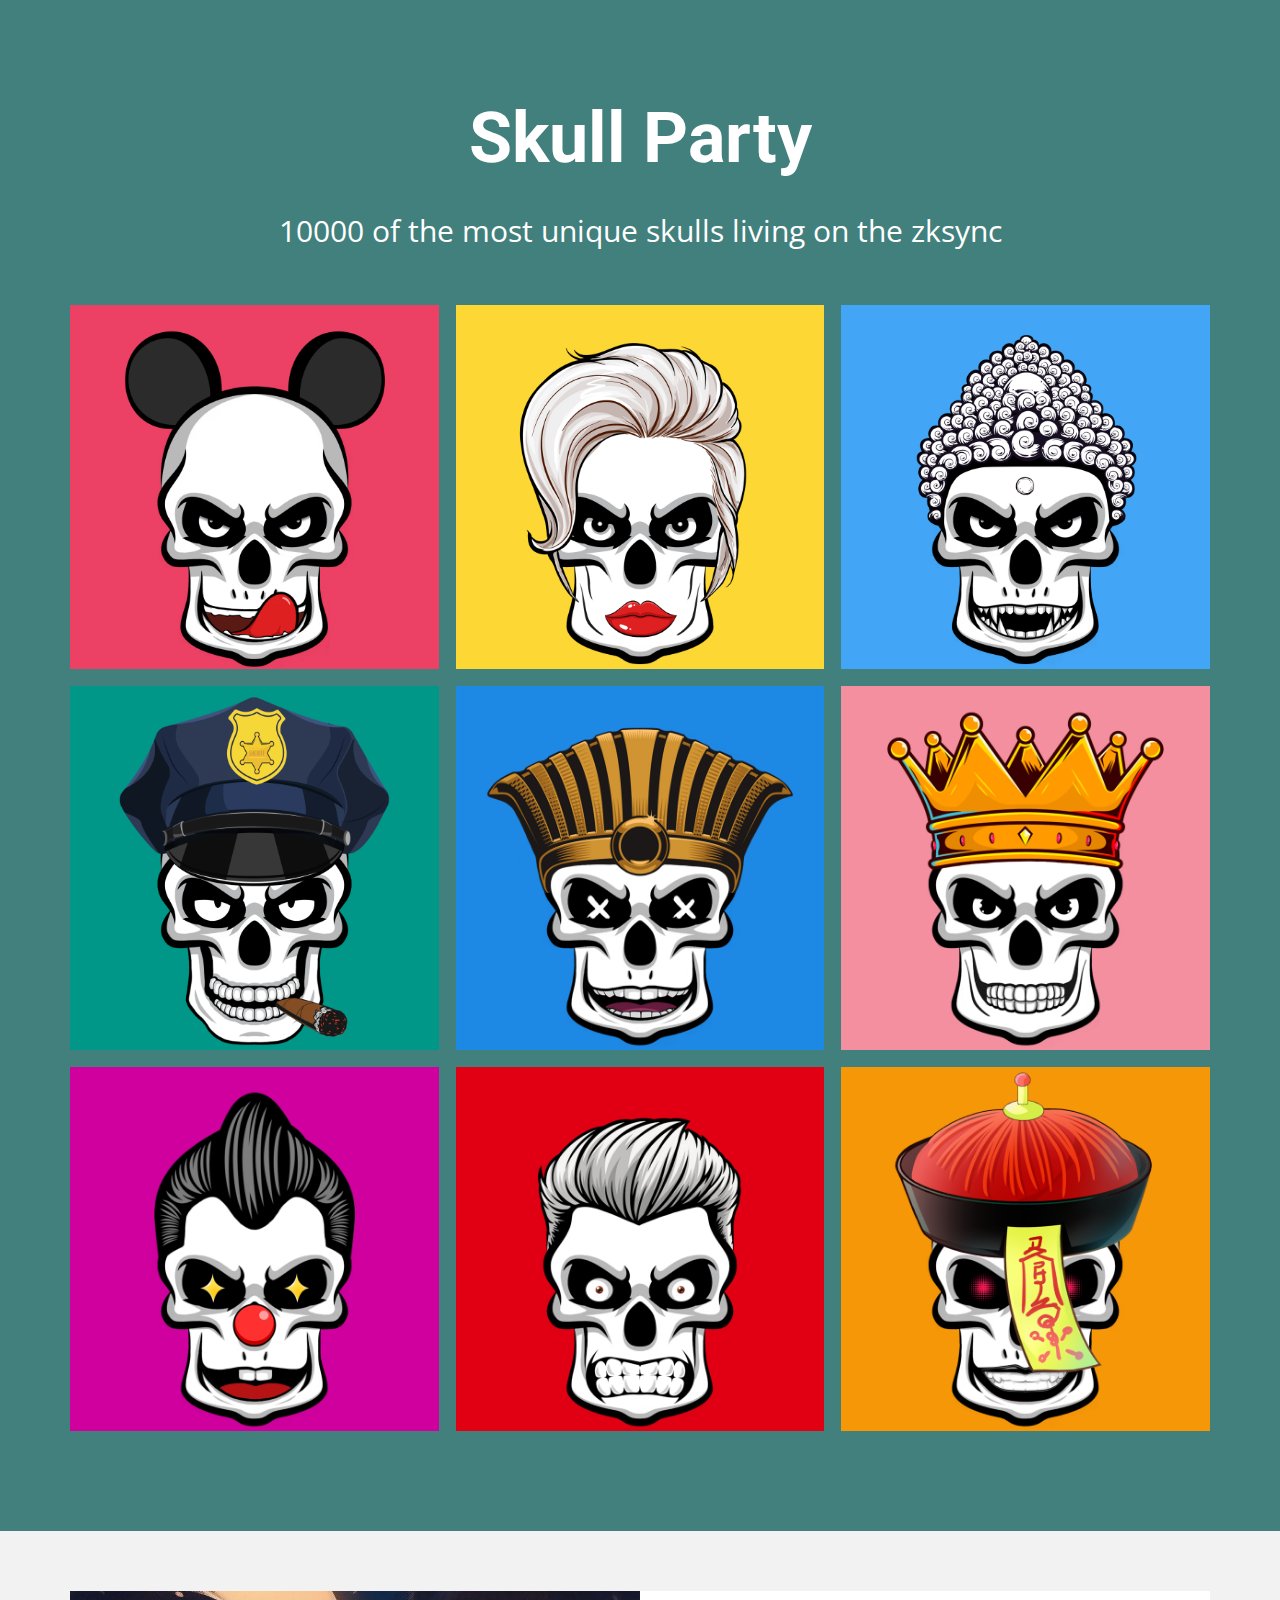
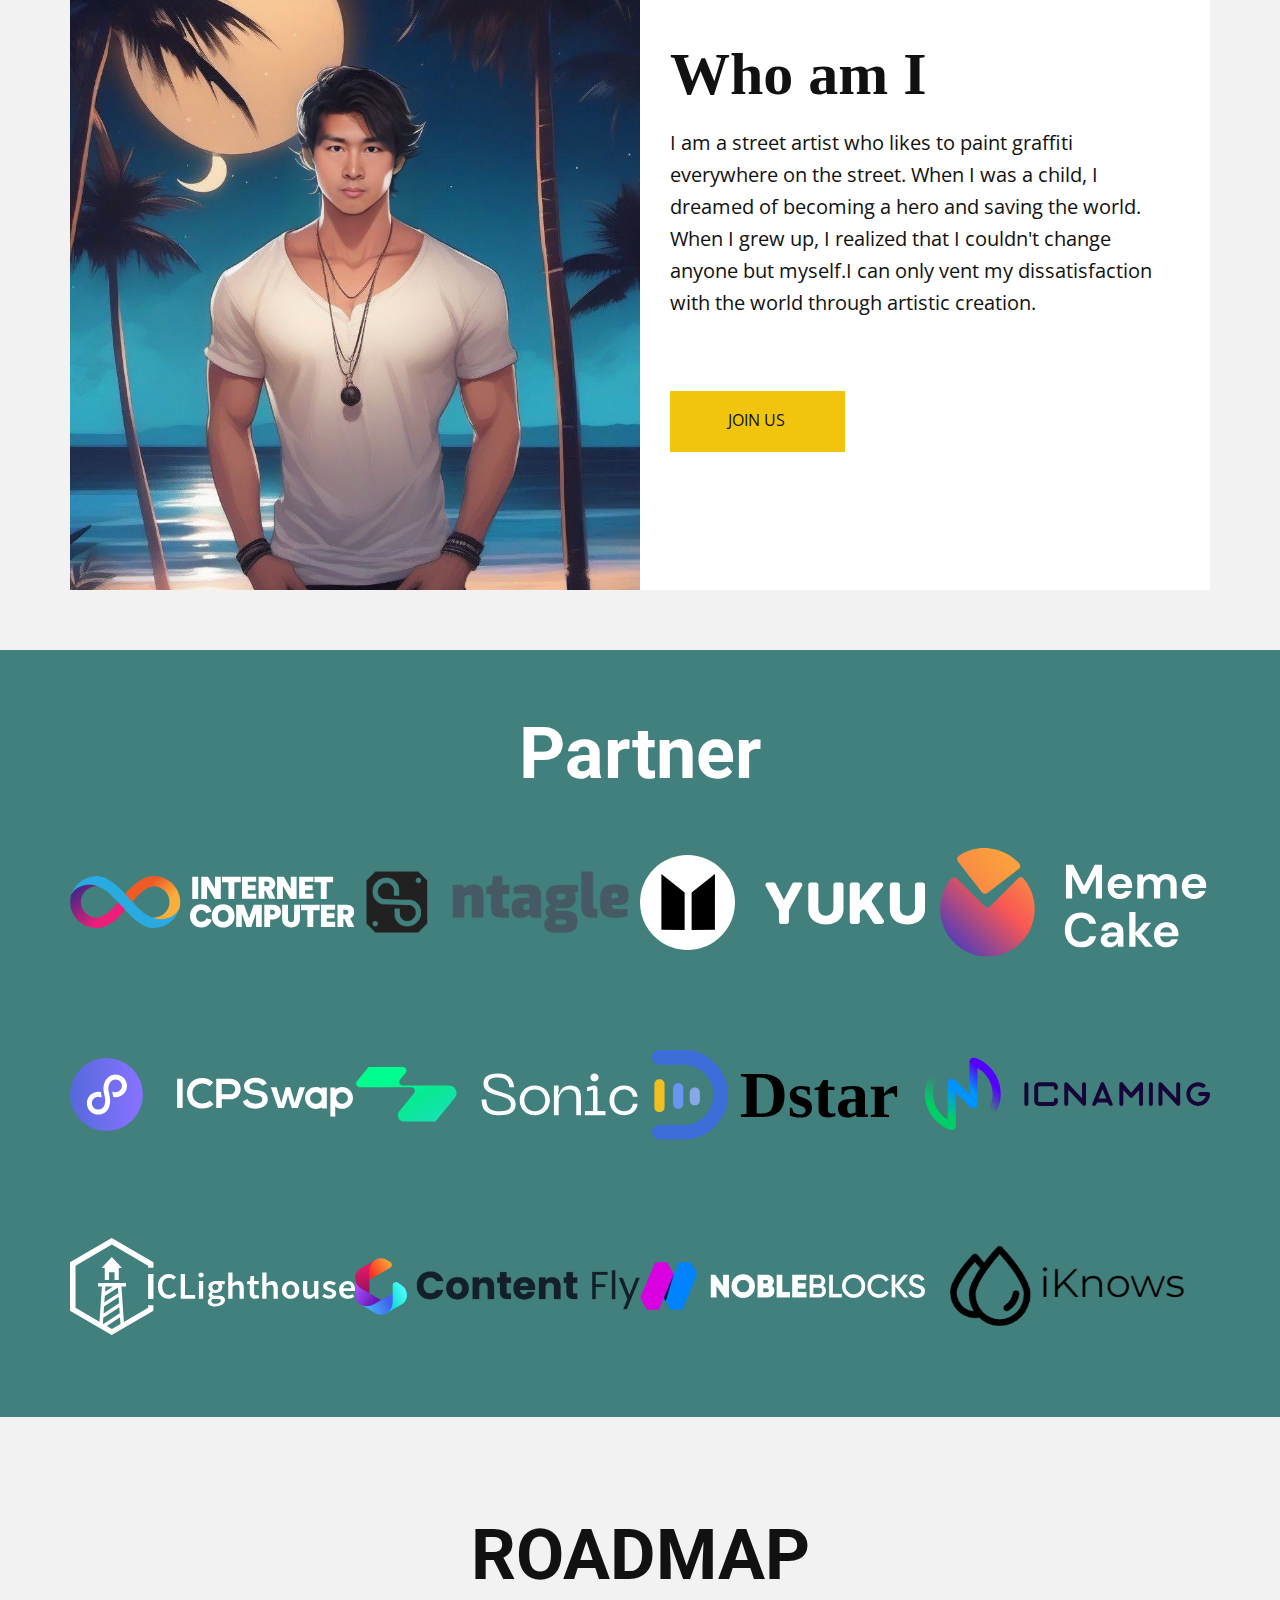
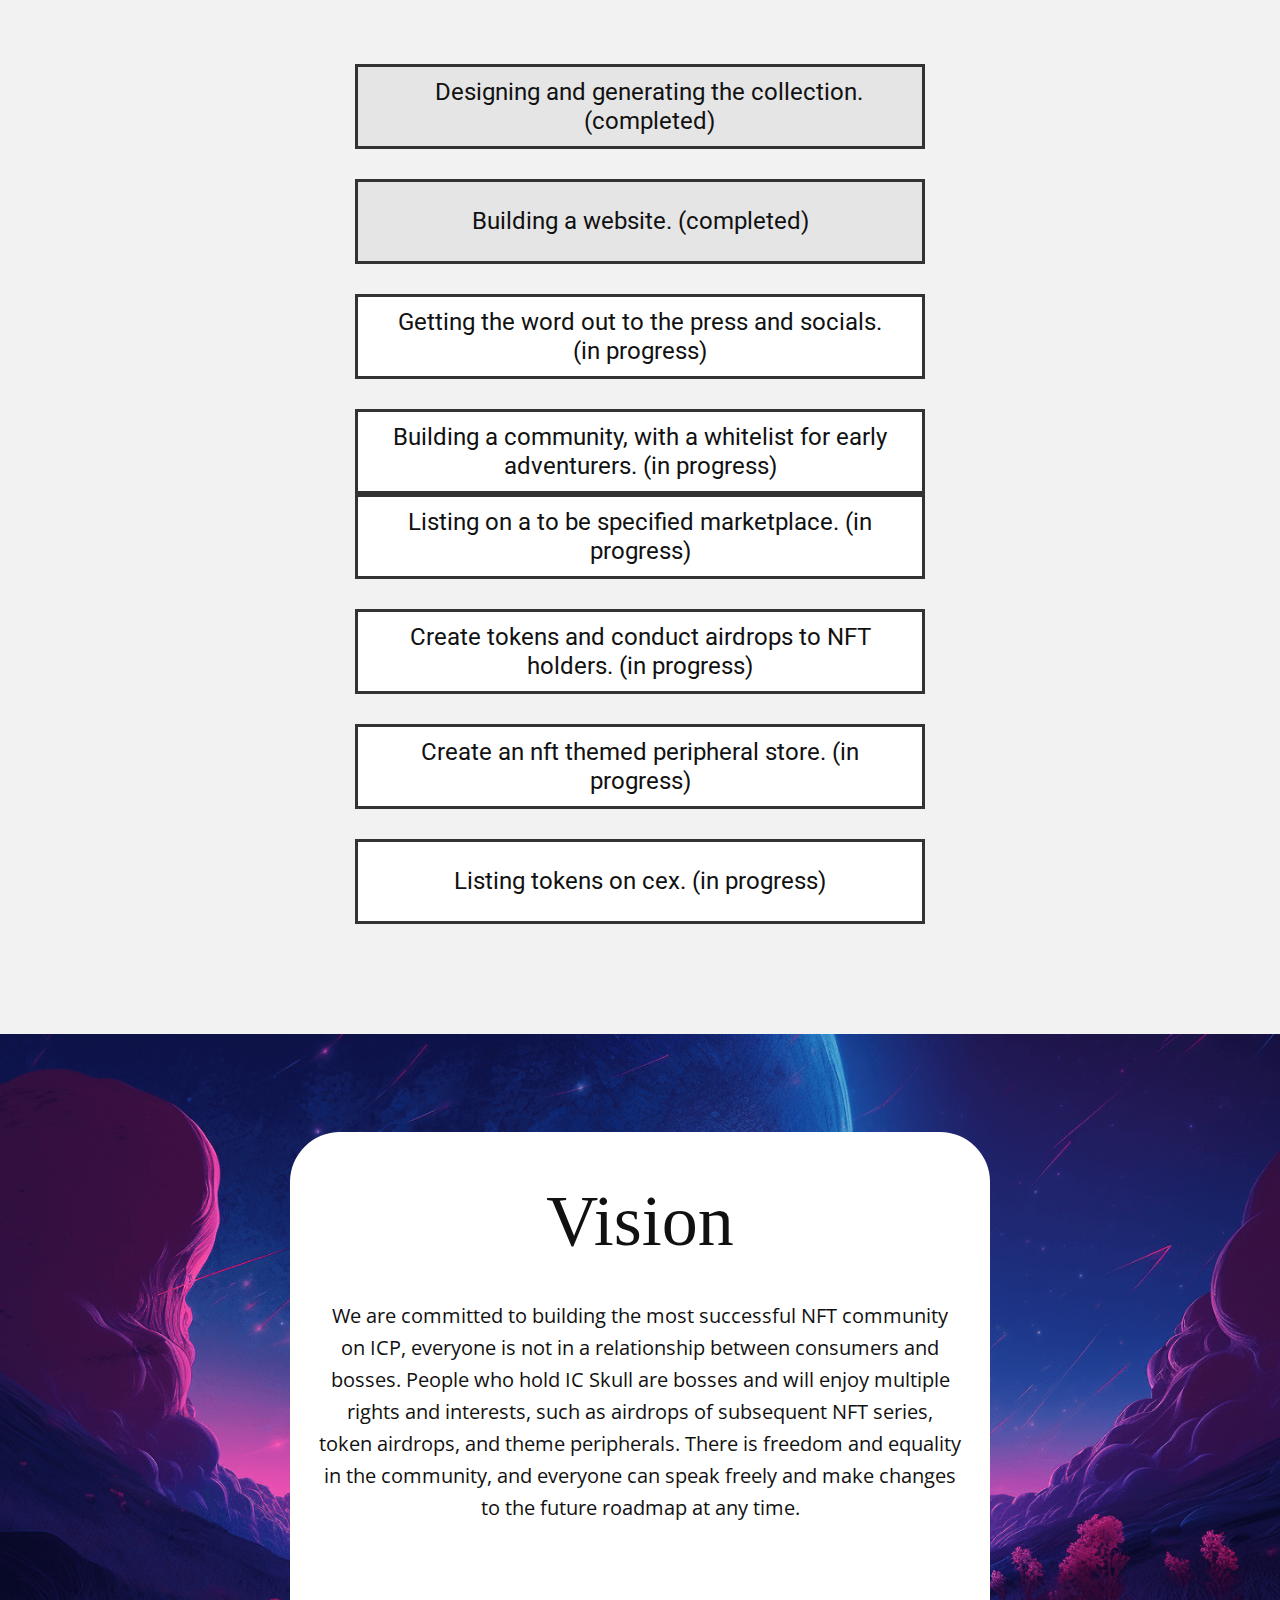
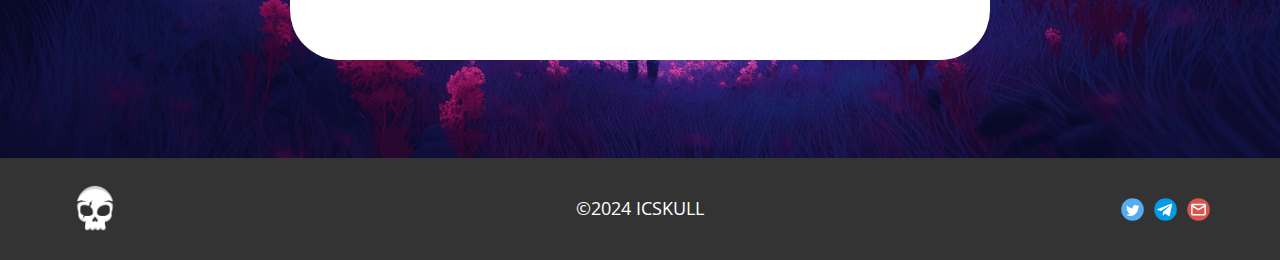
==== index.html @ aa61d61c "Update index.html" ====
<!DOCTYPE html>
<html style="font-size: 16px;" lang="en"><head>
    <meta name="viewport" content="width=device-width, initial-scale=1.0">
    <meta charset="utf-8">
    <meta name="keywords" content="Skull Party">
    <meta name="description" content="Skull Party is the most unique nft on zksync. We are committed to building the largest NFT community on zksync. People who hold skull party will enjoy multiple interests
.">
    <title>Skull Party</title>
    <link rel="stylesheet" href="nicepage.css" media="screen">
<link rel="stylesheet" href="homepage.css" media="screen">
    <script class="u-script" type="text/javascript" src="jquery.js" defer=""></script>
    <script class="u-script" type="text/javascript" src="nicepage.js" defer=""></script>
    <meta name="generator" content="Nicepage 6.3.0, nicepage.com">
    <meta property="og:title" content="IC Skull">
    <meta property="og:description" content="Skull Party is the most unique nft on zksync. We are committed to building the largest NFT community on zksync. People who hold skull party will enjoy multiple interests
.">
    <meta property="og:image" content="images/banner.png">
    <link rel="icon" href="images/1089535_108023-ONNTZQ-51__.png">
    <link id="u-theme-google-font" rel="stylesheet" href="https://fonts.googleapis.com/css?family=Roboto:100,100i,300,300i,400,400i,500,500i,700,700i,900,900i|Open+Sans:300,300i,400,400i,500,500i,600,600i,700,700i,800,800i">
    
    
    
    
    
    
    
    <script type="application/ld+json">{
		"@context": "http://schema.org",
		"@type": "Organization",
		"name": "Skull Party",
		"logo": "images/1089535_108023-ONNTZQ-51__.png?rand=b051",
		"sameAs": [
				"https://twitter.com/skull_icp",
				"https://t.me/icskull",
				"mailto:leiluoziben@gmail.com"
		]
}</script>
    <meta name="theme-color" content="#478ac9">
    <meta name="twitter:site" content="@">
    <meta name="twitter:card" content="summary_large_image">
    <meta name="twitter:title" content="Skull Party">
    <meta name="twitter:description" content="Skull Party">
    <meta property="og:type" content="website">
  <meta data-intl-tel-input-cdn-path="intlTelInput/"></head>
  <body data-home-page="homepage.html" data-home-page-title="homepage" data-path-to-root="./" data-include-products="false" class="u-body u-xl-mode" data-lang="en"> 
    <section class="u-clearfix u-palette-4-dark-2 u-section-1" id="carousel_a90e">
      <div class="u-clearfix u-sheet u-sheet-1">
        <h1 class="u-text u-text-default u-title u-text-1">Skull Party</h1>
        <p class="u-text u-text-default u-text-2">10000 of the most unique skulls living on the zksync</p>
        <div class="u-expanded-width u-gallery u-layout-grid u-lightbox u-show-text-on-hover u-gallery-1">
          <div class="u-gallery-inner u-gallery-inner-1">
            <div class="u-effect-fade u-effect-hover-zoom u-gallery-item">
              <div class="u-back-slide" data-image-width="1024" data-image-height="1024">
                <img class="u-back-image u-expanded" src="images/7.png">
              </div>
              <div class="u-over-slide u-shading u-over-slide-1"></div>
            </div>
            <div class="u-effect-fade u-effect-hover-zoom u-gallery-item">
              <div class="u-back-slide" data-image-width="1024" data-image-height="1024">
                <img class="u-back-image u-expanded" src="images/321321.png">
              </div>
              <div class="u-over-slide u-shading u-over-slide-2"></div>
            </div>
            <div class="u-effect-fade u-effect-hover-zoom u-gallery-item">
              <div class="u-back-slide" data-image-width="1024" data-image-height="1024">
                <img class="u-back-image u-expanded" src="images/2.png">
              </div>
              <div class="u-over-slide u-shading u-over-slide-3"></div>
            </div>
            <div class="u-effect-fade u-effect-hover-zoom u-gallery-item">
              <div class="u-back-slide" data-image-width="1024" data-image-height="1024">
                <img class="u-back-image u-expanded" src="images/5.png">
              </div>
              <div class="u-over-slide u-shading u-over-slide-4"></div>
            </div>
            <div class="u-effect-fade u-effect-hover-zoom u-gallery-item">
              <div class="u-back-slide" data-image-width="800" data-image-height="800">
                <img class="u-back-image u-expanded" src="images/321321321.png">
              </div>
              <div class="u-over-slide u-shading u-over-slide-5"></div>
            </div>
            <div class="u-effect-fade u-effect-hover-zoom u-gallery-item">
              <div class="u-back-slide" data-image-width="800" data-image-height="800">
                <img class="u-back-image u-expanded" src="images/F48FA0611111.png">
              </div>
              <div class="u-over-slide u-shading u-over-slide-6"></div>
            </div>
            <div class="u-effect-fade u-effect-hover-zoom u-gallery-item">
              <div class="u-back-slide" data-image-width="800" data-image-height="800">
                <img class="u-back-image u-expanded" src="images/31232gghg.png">
              </div>
              <div class="u-over-slide u-shading u-over-slide-7"></div>
            </div>
            <div class="u-effect-fade u-effect-hover-zoom u-gallery-item">
              <div class="u-back-slide" data-image-width="800" data-image-height="800">
                <img class="u-back-image u-expanded" src="images/321312csasaas.png">
              </div>
              <div class="u-over-slide u-shading u-over-slide-8"></div>
            </div>
            <div class="u-effect-fade u-effect-hover-zoom u-gallery-item">
              <div class="u-back-slide" data-image-width="800" data-image-height="800">
                <img class="u-back-image u-expanded" src="images/Bu3213dd.png">
              </div>
              <div class="u-over-slide u-shading u-over-slide-9"></div>
            </div>
          </div>
        </div>
      </div>
    </section>
    <section class="u-clearfix u-grey-5 u-section-2" id="carousel_4cb7">
      <div class="u-clearfix u-sheet u-sheet-1">
        <div class="data-layout-selected u-clearfix u-expanded-width u-gutter-0 u-layout-wrap u-layout-wrap-1">
          <div class="u-layout">
            <div class="u-layout-row">
              <div class="u-container-style u-image u-layout-cell u-left-cell u-size-30 u-image-1" src="" data-image-width="896" data-image-height="1095">
                <div class="u-container-layout u-valign-bottom u-container-layout-1"></div>
              </div>
              <div class="u-align-left u-container-align-center-sm u-container-align-center-xs u-container-align-left-lg u-container-align-left-md u-container-align-left-xl u-container-style u-layout-cell u-right-cell u-size-30 u-white u-layout-cell-2">
                <div class="u-container-layout u-container-layout-2">
                  <h1 class="u-align-center-sm u-align-center-xs u-align-left-lg u-align-left-md u-align-left-xl u-custom-font u-font-georgia u-text u-text-1">Who am I<br>
                  </h1>
                  <p class="u-align-center-sm u-align-center-xs u-align-left-lg u-align-left-md u-align-left-xl u-text u-text-2"> I am a street artist who likes to paint graffiti everywhere on the street. When I was a child, I dreamed of becoming a hero and saving the world. When I grew up, I realized that I couldn't change anyone but myself.I can only vent my dissatisfaction with the world through artistic creation.<br>
                    <br>
                    <br>
                    <br>
                    <br>
                    <br>
                  </p>
                  <a href="https://t.me/icskull" class="u-active-black u-align-center-sm u-align-center-xs u-align-left-lg u-align-left-md u-align-left-xl u-border-active-black u-border-hover-black u-border-none u-border-radius-50 u-btn u-button-style u-hidden-sm u-hover-black u-palette-3-base u-btn-1" target="_blank">Join us</a>
                </div>
              </div>
            </div>
          </div>
        </div>
      </div>
    </section>
    <section class="u-clearfix u-palette-4-dark-2 u-section-3" id="carousel_9f9a">
      <div class="u-clearfix u-sheet u-valign-middle-sm u-sheet-1">
        <h1 class="u-text u-text-default u-text-1">Partner</h1>
        <div class="data-layout-selected u-clearfix u-disable-padding u-expanded-width u-gutter-0 u-layout-custom-sm u-layout-custom-xs u-layout-wrap u-layout-wrap-1">
          <div class="u-gutter-0 u-layout">
            <div class="u-layout-row">
              <div class="u-align-center u-container-style u-image u-image-contain u-layout-cell u-size-15 u-image-1" data-image-width="219" data-image-height="40">
                <div class="u-container-layout u-valign-middle u-container-layout-1" src=""></div>
              </div>
              <div class="u-container-style u-image u-image-contain u-layout-cell u-size-15 u-image-2" data-image-width="1465" data-image-height="431">
                <div class="u-container-layout u-valign-middle u-container-layout-2" src=""></div>
              </div>
              <div class="u-container-style u-image u-image-contain u-layout-cell u-size-15 u-image-3" data-image-width="150" data-image-height="50">
                <div class="u-container-layout u-valign-middle u-container-layout-3" src=""></div>
              </div>
              <div class="u-container-style u-image u-image-contain u-layout-cell u-size-15 u-image-4" data-image-width="150" data-image-height="64">
                <div class="u-container-layout u-valign-middle u-container-layout-4" src=""></div>
              </div>
            </div>
          </div>
        </div>
        <div class="data-layout-selected u-clearfix u-disable-padding u-expanded-width u-gutter-0 u-layout-custom-sm u-layout-custom-xs u-layout-wrap u-layout-wrap-2">
          <div class="u-gutter-0 u-layout">
            <div class="u-layout-row">
              <div class="u-align-center u-container-style u-image u-image-contain u-layout-cell u-size-15 u-image-5" data-image-width="150" data-image-height="38">
                <div class="u-container-layout u-valign-middle u-container-layout-5" src=""></div>
              </div>
              <div class="u-container-style u-image u-image-contain u-layout-cell u-size-15 u-image-6" data-image-width="150" data-image-height="29">
                <div class="u-container-layout u-valign-middle u-container-layout-6" src=""></div>
              </div>
              <div class="u-container-style u-image u-image-contain u-layout-cell u-size-15 u-image-7" data-image-width="150" data-image-height="48">
                <div class="u-container-layout u-valign-middle u-container-layout-7" src=""></div>
              </div>
              <div class="u-container-style u-image u-image-contain u-layout-cell u-size-15 u-image-8" data-image-width="602" data-image-height="160">
                <div class="u-container-layout u-valign-middle u-container-layout-8" src=""></div>
              </div>
            </div>
          </div>
        </div>
        <div class="data-layout-selected u-clearfix u-disable-padding u-expanded-width u-gutter-0 u-layout-custom-sm u-layout-custom-xs u-layout-wrap u-layout-wrap-3">
          <div class="u-gutter-0 u-layout">
            <div class="u-layout-row">
              <div class="u-align-center u-container-style u-image u-image-contain u-layout-cell u-size-15 u-image-9" data-image-width="122" data-image-height="41">
                <div class="u-container-layout u-valign-middle u-container-layout-9" src=""></div>
              </div>
              <div class="u-container-style u-image u-image-contain u-layout-cell u-size-15 u-image-10" data-image-width="485" data-image-height="97">
                <div class="u-container-layout u-valign-middle u-container-layout-10" src=""></div>
              </div>
              <div class="u-container-style u-image u-image-contain u-layout-cell u-size-15 u-image-11" data-image-width="250" data-image-height="42">
                <div class="u-container-layout u-valign-middle u-container-layout-11" src=""></div>
              </div>
              <div class="u-container-style u-image u-image-contain u-layout-cell u-size-15 u-image-12" data-image-width="400" data-image-height="183">
                <div class="u-container-layout u-valign-middle u-container-layout-12" src=""></div>
              </div>
            </div>
          </div>
        </div>
      </div>
    </section>
    <section class="u-clearfix u-grey-5 u-section-4" id="sec-9865">
      <div class="u-clearfix u-sheet u-sheet-1">
        <h1 class="u-text u-text-default u-title u-text-1">ROADMAP</h1>
        <div class="u-border-3 u-border-grey-80 u-container-style u-grey-10 u-group u-group-1">
          <div class="u-container-layout u-valign-middle u-container-layout-1">
            <h4 class="u-align-center u-text u-text-default u-text-2"> Designing and generating the collection. (completed)</h4>
          </div>
        </div>
        <div class="u-border-3 u-border-grey-80 u-container-style u-grey-10 u-group u-group-2">
          <div class="u-container-layout u-valign-middle u-container-layout-2">
            <h4 class="u-align-center u-text u-text-default u-text-3"> Building a website. (completed)</h4>
          </div>
        </div>
        <div class="u-border-3 u-border-grey-80 u-container-style u-group u-white u-group-3">
          <div class="u-container-layout u-valign-middle u-container-layout-3">
            <h4 class="u-align-center u-text u-text-default u-text-4"> Getting the word out to the press and socials. (in progress)</h4>
          </div>
        </div>
        <div class="u-border-3 u-border-grey-80 u-container-style u-group u-white u-group-4">
          <div class="u-container-layout u-valign-middle u-container-layout-4">
            <h4 class="u-align-center u-text u-text-default u-text-5"> Building a community, with a whitelist for early adventurers. (in progress)</h4>
          </div>
        </div>
        <div class="u-border-3 u-border-grey-80 u-container-style u-group u-white u-group-5">
          <div class="u-container-layout u-valign-middle u-container-layout-5">
            <h4 class="u-align-center u-text u-text-default u-text-6"> Listing on a to be specified marketplace. (in progress)</h4>
          </div>
        </div>
        <div class="u-border-3 u-border-grey-80 u-container-style u-group u-white u-group-6">
          <div class="u-container-layout u-valign-middle u-container-layout-6">
            <h4 class="u-align-center u-text u-text-default u-text-7"> Create tokens and conduct airdrops to NFT holders. (in progress)</h4>
          </div>
        </div>
        <div class="u-border-3 u-border-grey-80 u-container-style u-group u-white u-group-7">
          <div class="u-container-layout u-valign-middle u-container-layout-7">
            <h4 class="u-align-center u-text u-text-default u-text-8"> Create an nft themed peripheral store. (in progress)</h4>
          </div>
        </div>
        <div class="u-border-3 u-border-grey-80 u-container-style u-group u-white u-group-8">
          <div class="u-container-layout u-valign-middle u-container-layout-8">
            <h4 class="u-align-center u-text u-text-default u-text-9"> Listing tokens on cex. (in progress)</h4>
          </div>
        </div>
      </div>
    </section>
    <section class="u-clearfix u-image u-section-5" id="carousel_cfd8" data-image-width="1456" data-image-height="816">
      <div class="u-clearfix u-sheet u-valign-middle u-sheet-1">
        <div class="u-align-center u-container-style u-group u-radius-50 u-shape-round u-white u-group-1">
          <div class="u-container-layout u-container-layout-1">
            <h1 class="u-custom-font u-font-georgia u-text u-text-default u-text-1"> Vision<br>
            </h1>
            <p class="u-text u-text-default u-text-2">
              <br> We are committed to building the most successful NFT community on ICP, everyone is not in a relationship between consumers and bosses. People who hold IC Skull are bosses and will enjoy multiple rights and interests, such as airdrops of subsequent NFT series, token airdrops, and theme peripherals. There is freedom and equality in the community, and everyone can speak freely and make changes to the future roadmap at any time.
            </p>
          </div>
        </div>
      </div>
    </section>
    
    
    
    <footer class="u-align-center-md u-align-center-sm u-align-center-xs u-clearfix u-footer u-grey-80" id="sec-3e2c"><div class="u-clearfix u-sheet u-sheet-1">
        <a href="https://nicepage.com" class="u-image u-logo u-image-1" data-image-width="418" data-image-height="418">
          <img src="images/1089535_108023-ONNTZQ-51__.png?rand=b051" class="u-logo-image u-logo-image-1">
        </a>
        <p class="u-align-center-lg u-align-center-md u-align-center-xl u-text u-text-1"> ©2024 ICSKULL</p>
        <div class="u-align-left u-social-icons u-spacing-10 u-social-icons-1">
          <a class="u-social-url" title="twitter" target="_blank" href="https://twitter.com/skull_icp"><span class="u-icon u-social-icon u-social-twitter u-icon-1"><svg class="u-svg-link" preserveAspectRatio="xMidYMin slice" viewBox="0 0 112 112" style=""><use xmlns:xlink="http://www.w3.org/1999/xlink" xlink:href="#svg-18cc"></use></svg><svg class="u-svg-content" viewBox="0 0 112 112" x="0" y="0" id="svg-18cc"><circle fill="currentColor" class="st0" cx="56.1" cy="56.1" r="55"></circle><path fill="#FFFFFF" d="M83.8,47.3c0,0.6,0,1.2,0,1.7c0,17.7-13.5,38.2-38.2,38.2C38,87.2,31,85,25,81.2c1,0.1,2.1,0.2,3.2,0.2
      c6.3,0,12.1-2.1,16.7-5.7c-5.9-0.1-10.8-4-12.5-9.3c0.8,0.2,1.7,0.2,2.5,0.2c1.2,0,2.4-0.2,3.5-0.5c-6.1-1.2-10.8-6.7-10.8-13.1
      c0-0.1,0-0.1,0-0.2c1.8,1,3.9,1.6,6.1,1.7c-3.6-2.4-6-6.5-6-11.2c0-2.5,0.7-4.8,1.8-6.7c6.6,8.1,16.5,13.5,27.6,14
      c-0.2-1-0.3-2-0.3-3.1c0-7.4,6-13.4,13.4-13.4c3.9,0,7.3,1.6,9.8,4.2c3.1-0.6,5.9-1.7,8.5-3.3c-1,3.1-3.1,5.8-5.9,7.4
      c2.7-0.3,5.3-1,7.7-2.1C88.7,43,86.4,45.4,83.8,47.3z"></path></svg></span>
          </a>
          <a class="u-social-url" target="_blank" data-type="Telegram" title="Telegram" href="https://t.me/icskull"><span class="u-icon u-social-icon u-social-telegram u-icon-2"><svg class="u-svg-link" preserveAspectRatio="xMidYMin slice" viewBox="0 0 112 112" style=""><use xmlns:xlink="http://www.w3.org/1999/xlink" xlink:href="#svg-e56a"></use></svg><svg class="u-svg-content" viewBox="0 0 112 112" x="0" y="0" id="svg-e56a"><circle fill="currentColor" cx="56.1" cy="56.1" r="55"></circle><path fill="#FFFFFF" d="M18.4,53.2l64.7-24.9c3-1.1,5.6,0.7,4.7,5.3l0,0l-11,51.8c-0.8,3.7-3,4.6-6.1,2.8L53.9,75.8l-8.1,7.8
	c-0.9,0.9-1.7,1.6-3.4,1.6l1.2-17l31.1-28c1.4-1.2-0.3-1.9-2.1-0.7L34.2,63.7l-16.6-5.2C14,57.4,14,54.9,18.4,53.2L18.4,53.2z"></path></svg></span>
          </a>
          <a class="u-social-url" target="_blank" data-type="Email" title="Email" href="mailto:leiluoziben@gmail.com"><span class="u-icon u-social-email u-social-icon u-icon-3"><svg class="u-svg-link" preserveAspectRatio="xMidYMin slice" viewBox="0 0 112 112" style=""><use xmlns:xlink="http://www.w3.org/1999/xlink" xlink:href="#svg-9a33"></use></svg><svg class="u-svg-content" viewBox="0 0 112 112" x="0" y="0" id="svg-9a33"><circle fill="currentColor" cx="56.1" cy="56.1" r="55"></circle><path id="path3864" fill="#FFFFFF" d="M27.2,28h57.6c4,0,7.2,3.2,7.2,7.2l0,0v42.7c0,3.9-3.2,7.2-7.2,7.2l0,0H27.2
	c-4,0-7.2-3.2-7.2-7.2V35.2C20,31.1,23.2,28,27.2,28 M56,52.9l28.8-17.8H27.2L56,52.9 M27.2,77.7h57.6V43.5L56,61.3L27.2,43.5V77.7z
	"></path></svg></span>
          </a>
        </div>
      </div></footer>

  
</body></html>
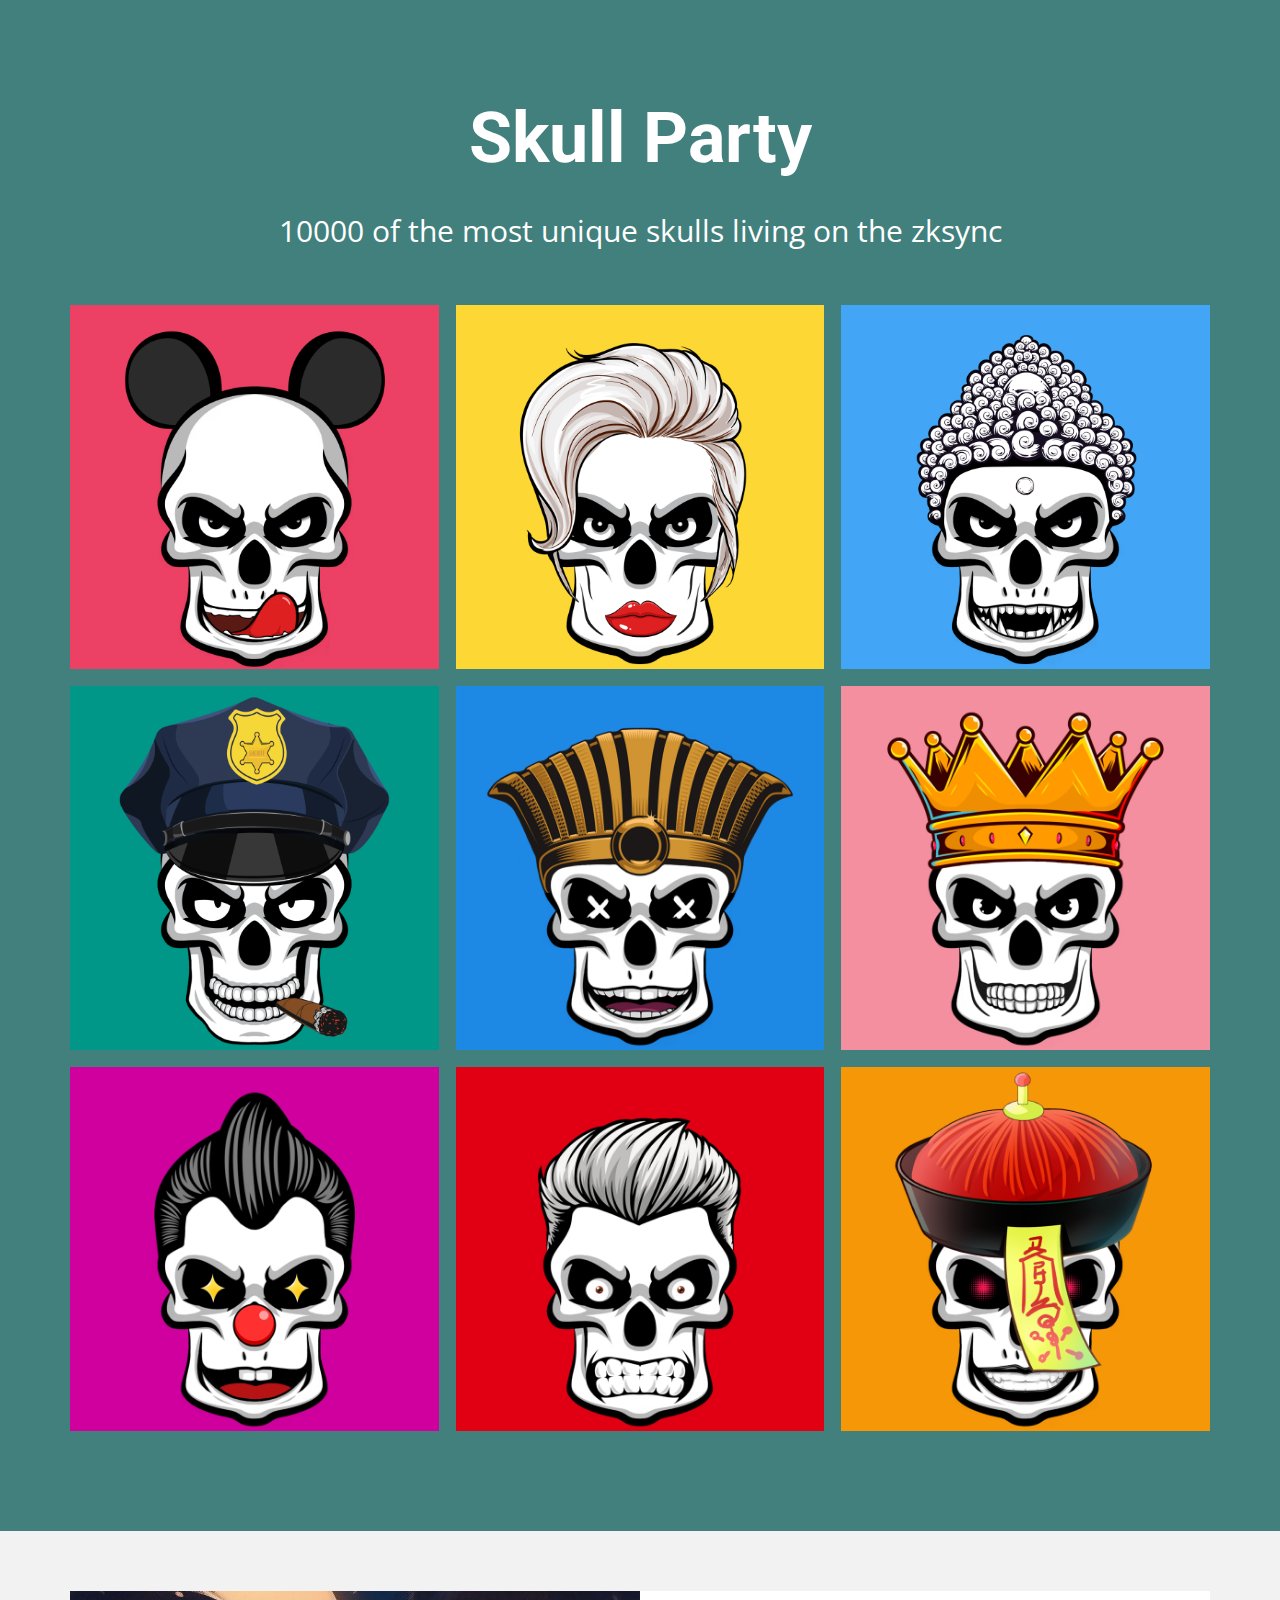
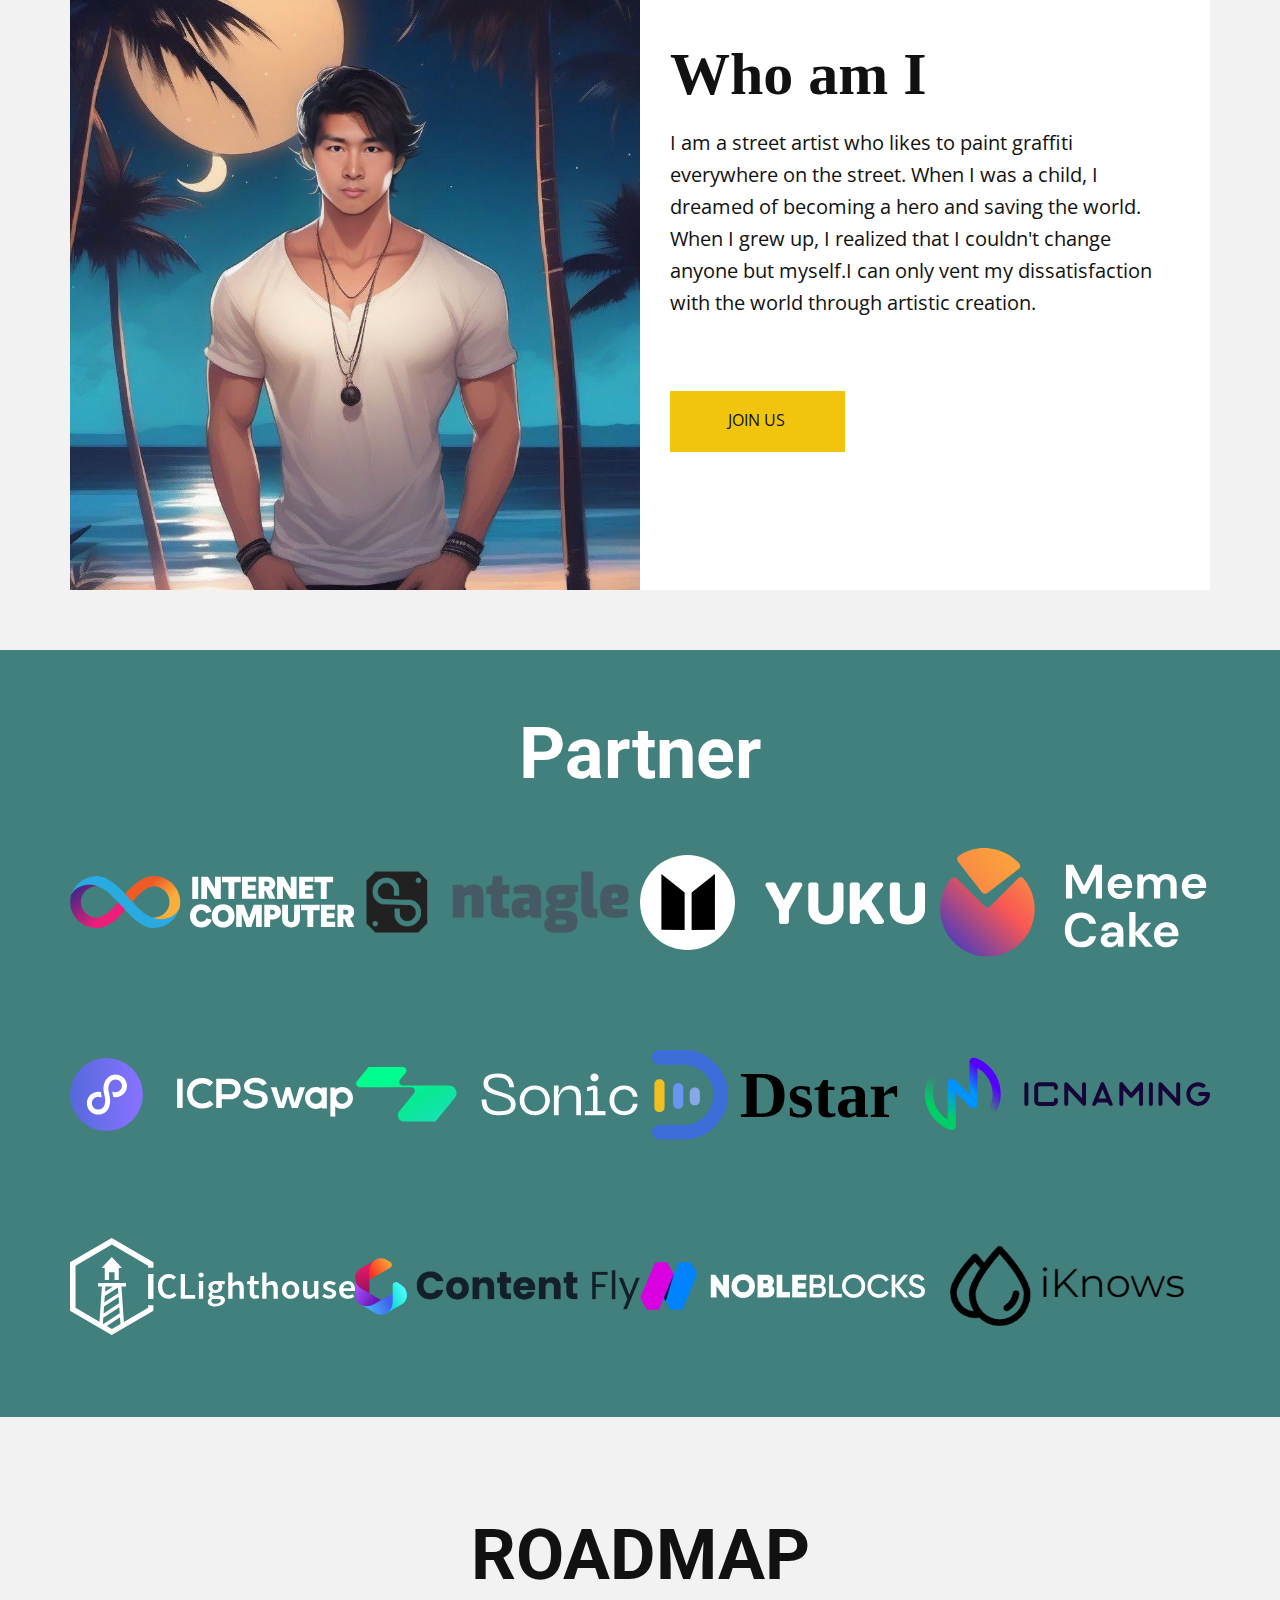
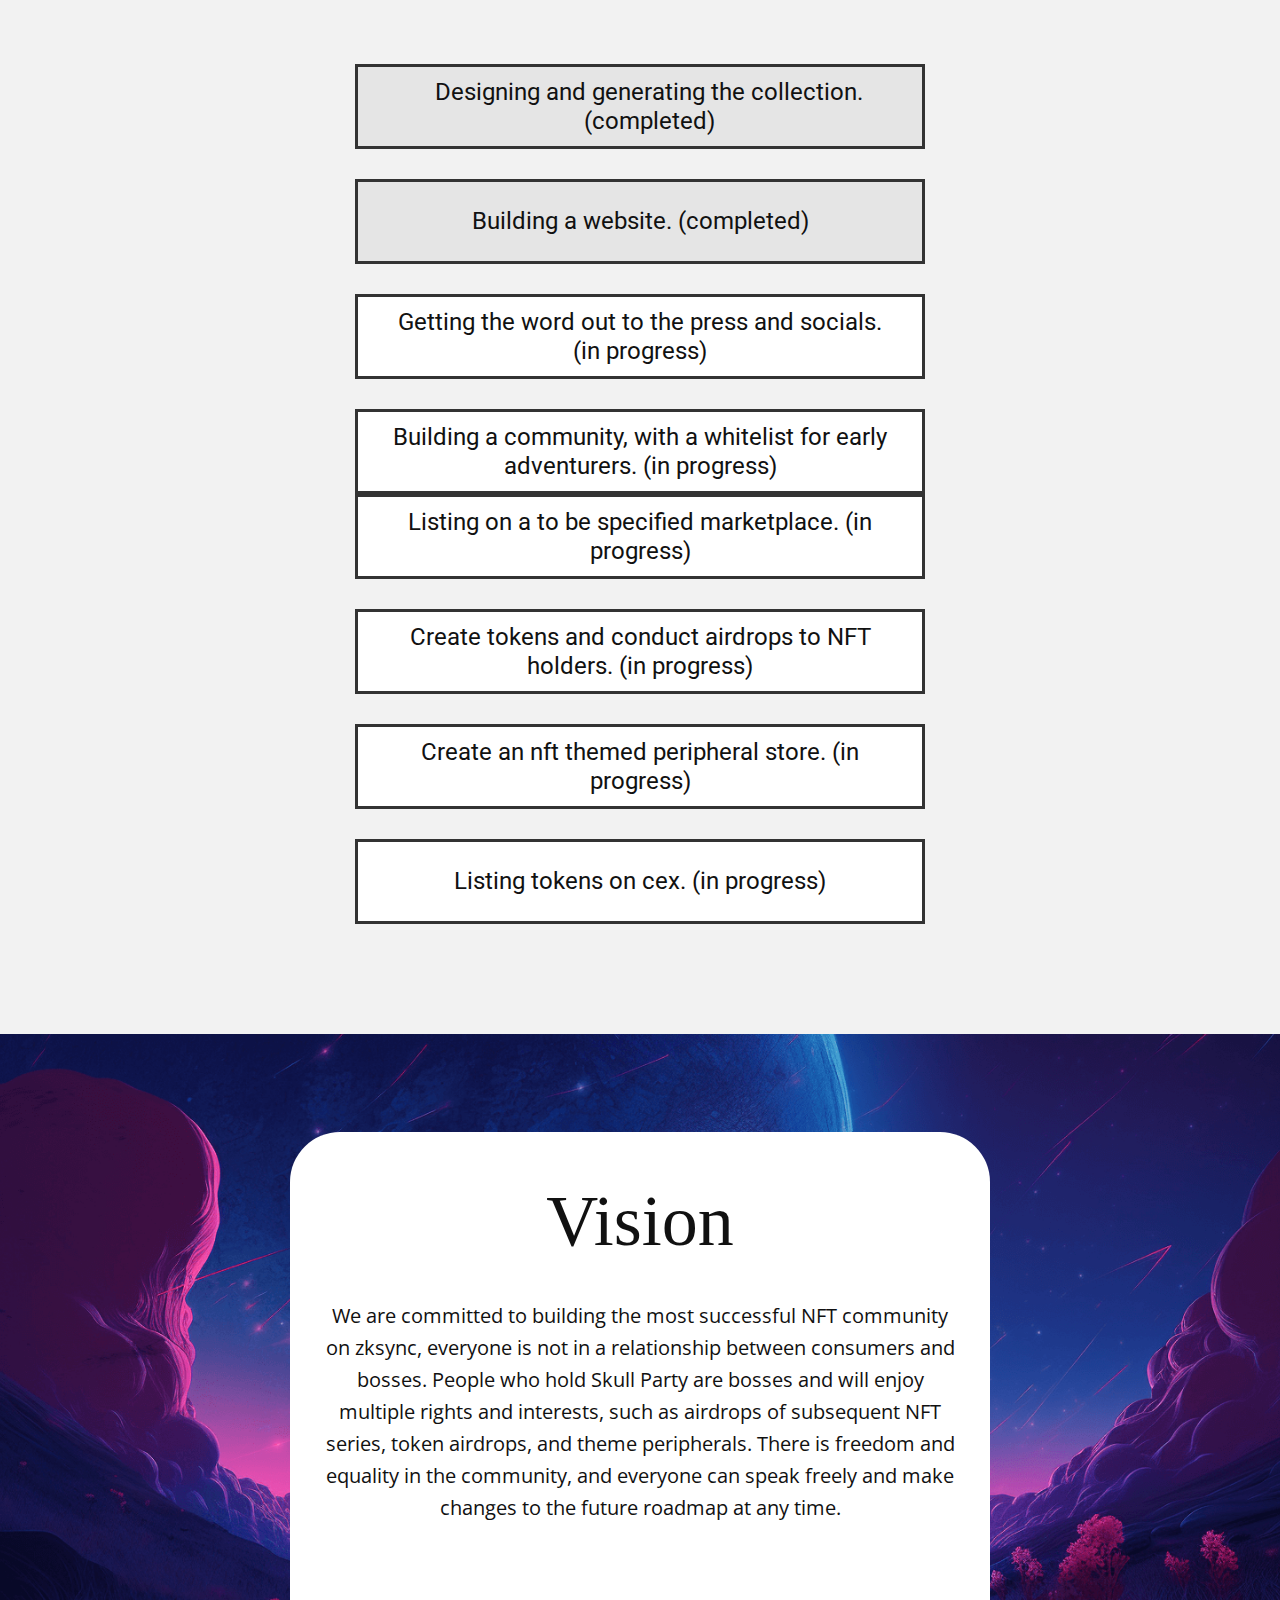
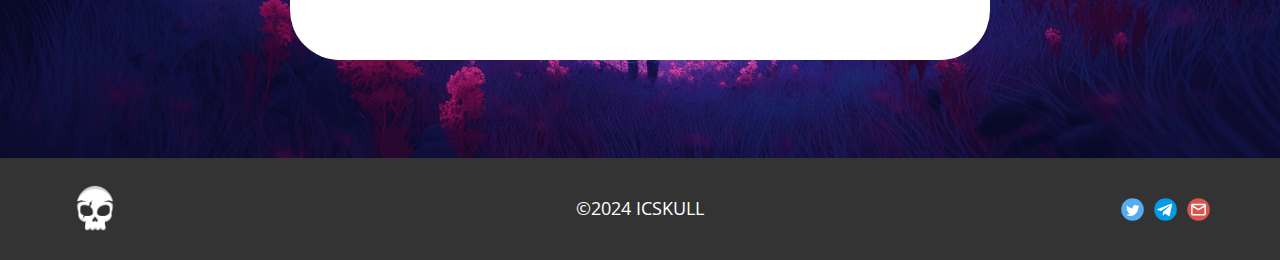
==== commit 7daf7638: "Update index.html" ====
--- a/index.html
+++ b/index.html
@@ -245,7 +245,7 @@
             <h1 class="u-custom-font u-font-georgia u-text u-text-default u-text-1"> Vision<br>
             </h1>
             <p class="u-text u-text-default u-text-2">
-              <br> We are committed to building the most successful NFT community on ICP, everyone is not in a relationship between consumers and bosses. People who hold IC Skull are bosses and will enjoy multiple rights and interests, such as airdrops of subsequent NFT series, token airdrops, and theme peripherals. There is freedom and equality in the community, and everyone can speak freely and make changes to the future roadmap at any time.
+              <br> We are committed to building the most successful NFT community on zksync, everyone is not in a relationship between consumers and bosses. People who hold Skull Party are bosses and will enjoy multiple rights and interests, such as airdrops of subsequent NFT series, token airdrops, and theme peripherals. There is freedom and equality in the community, and everyone can speak freely and make changes to the future roadmap at any time.
             </p>
           </div>
         </div>
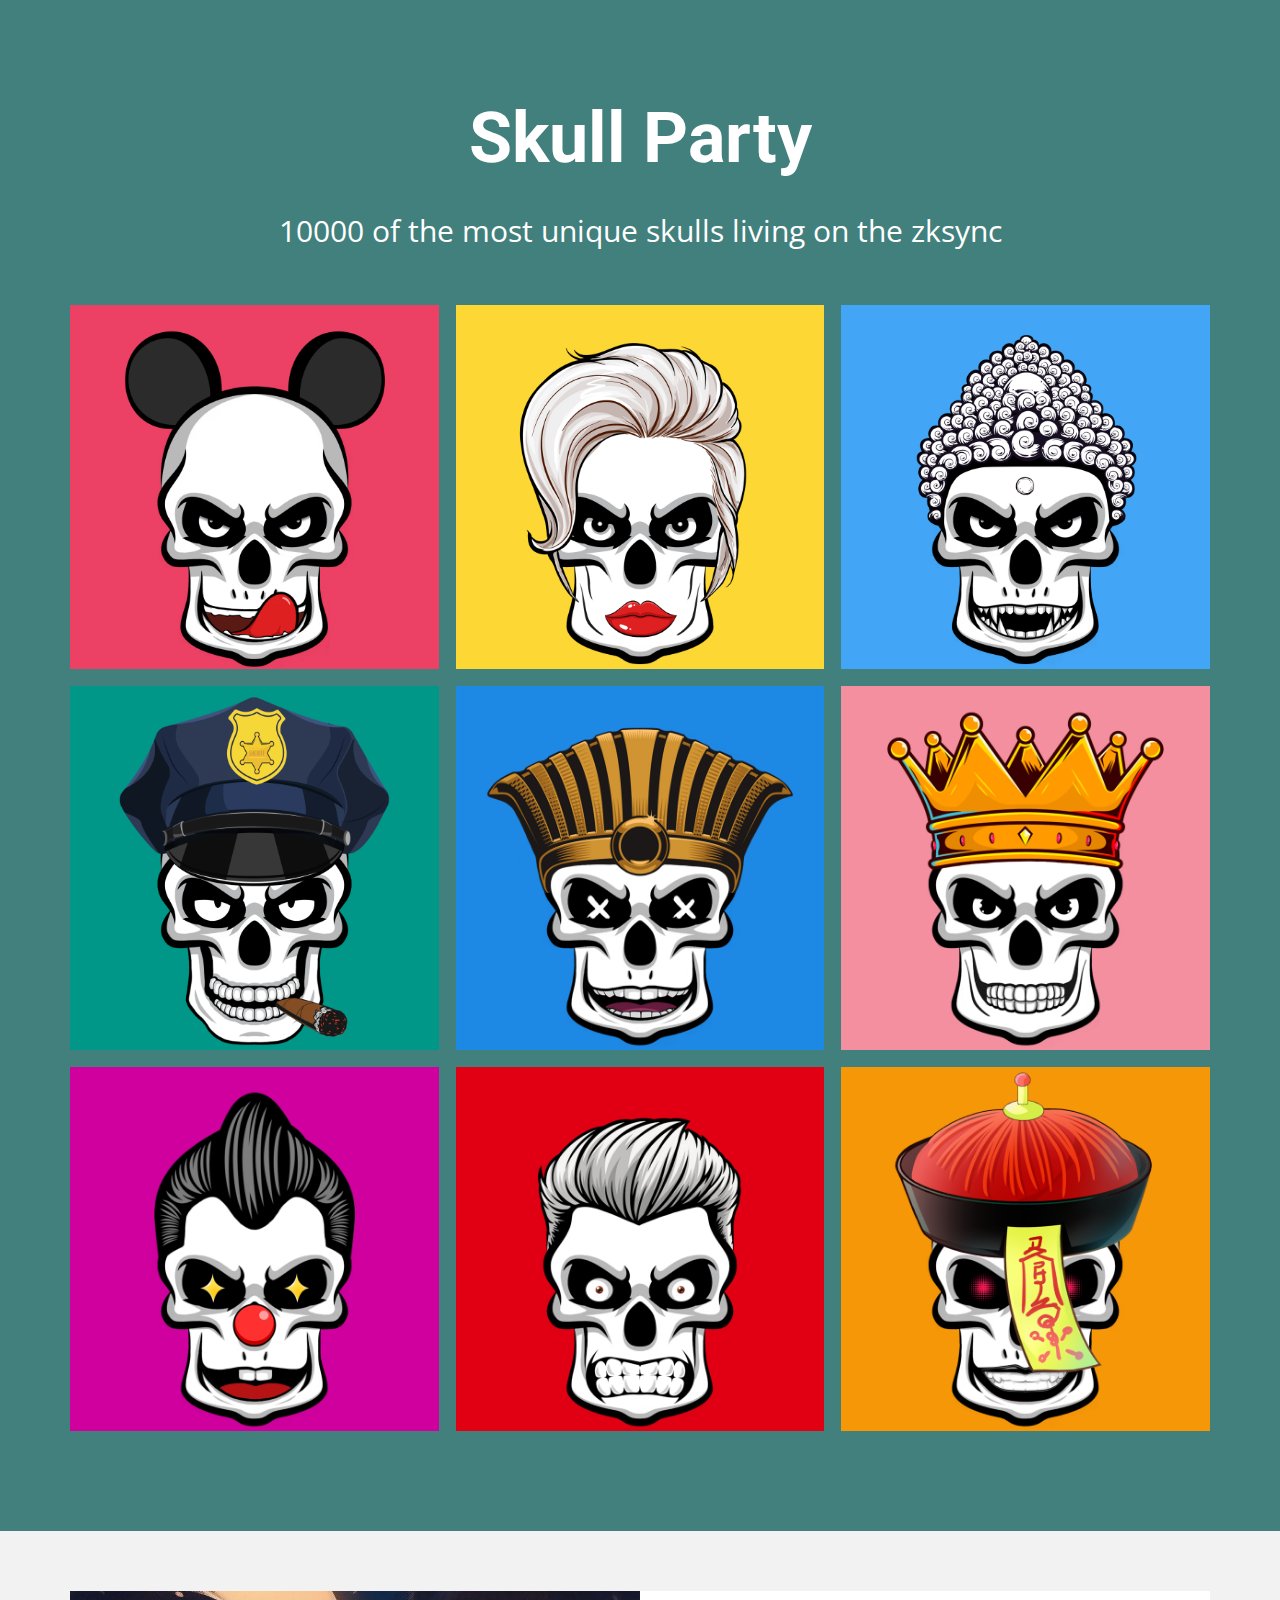
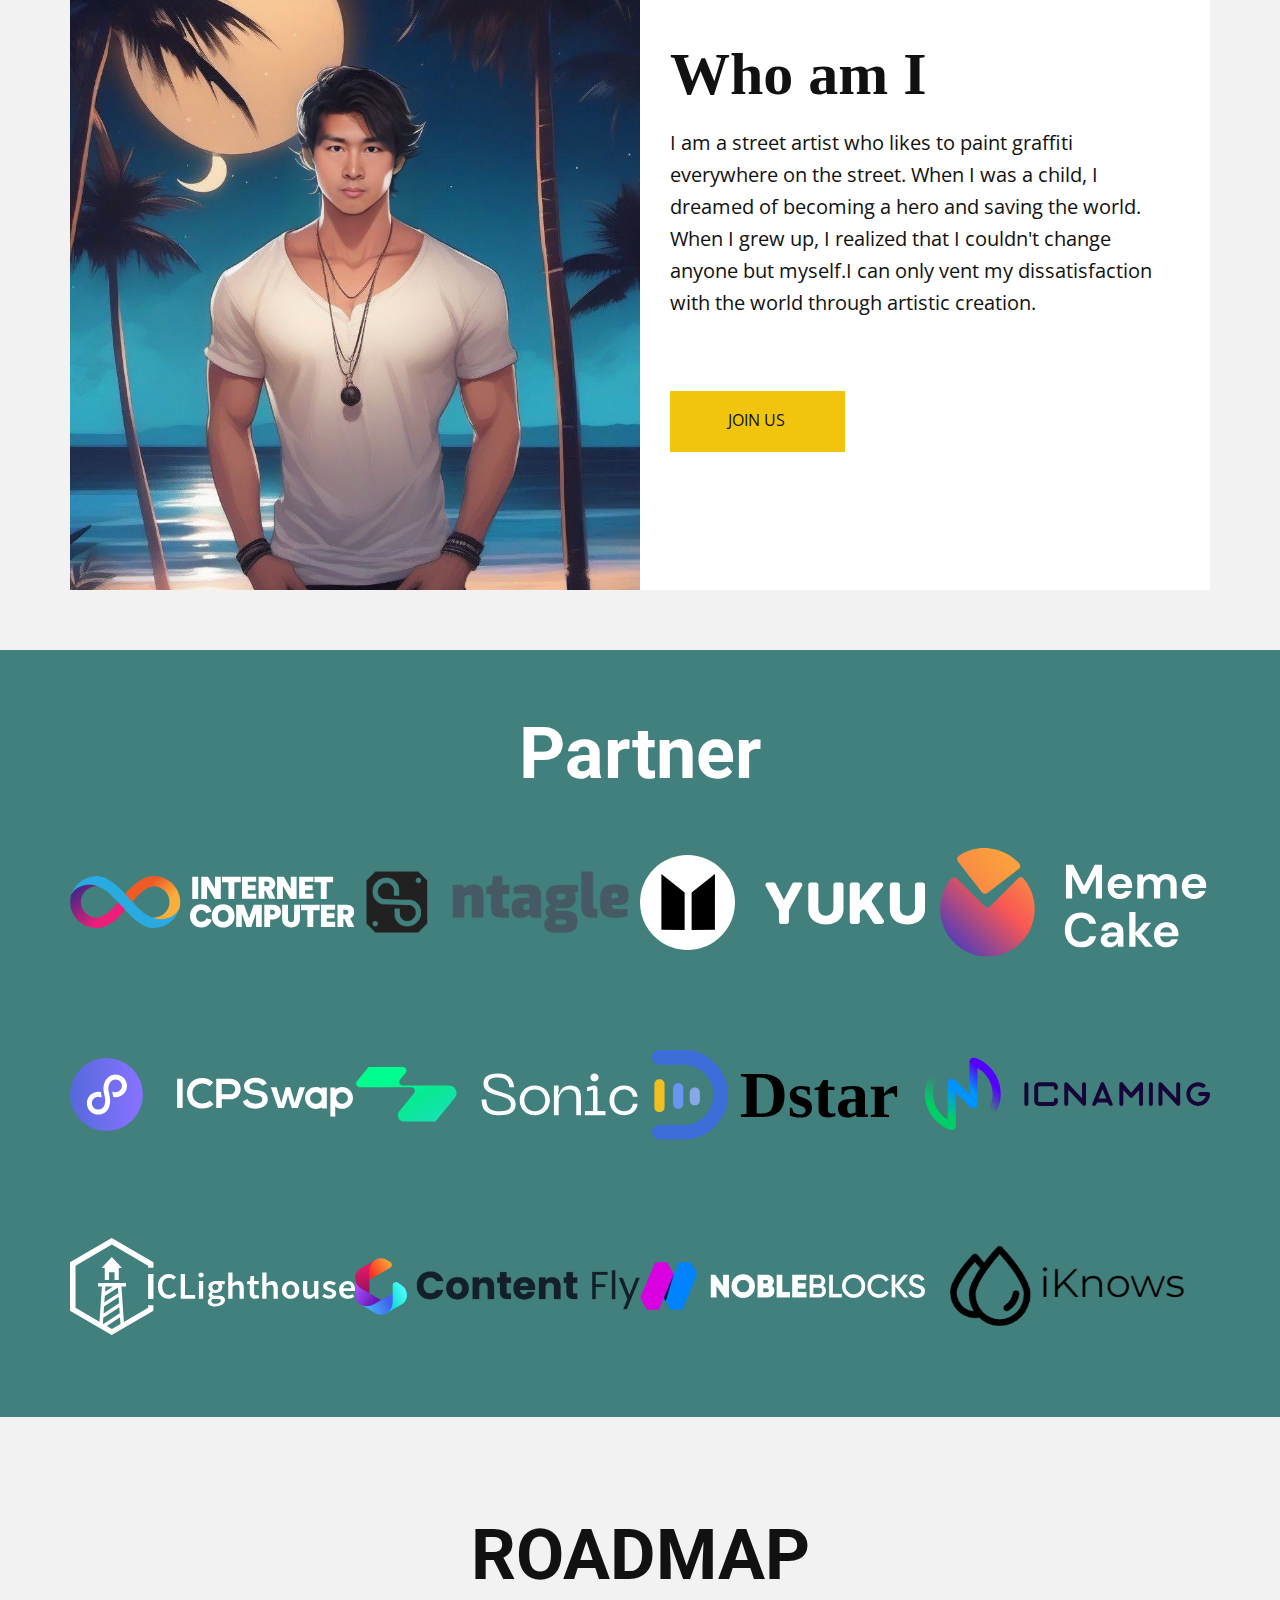
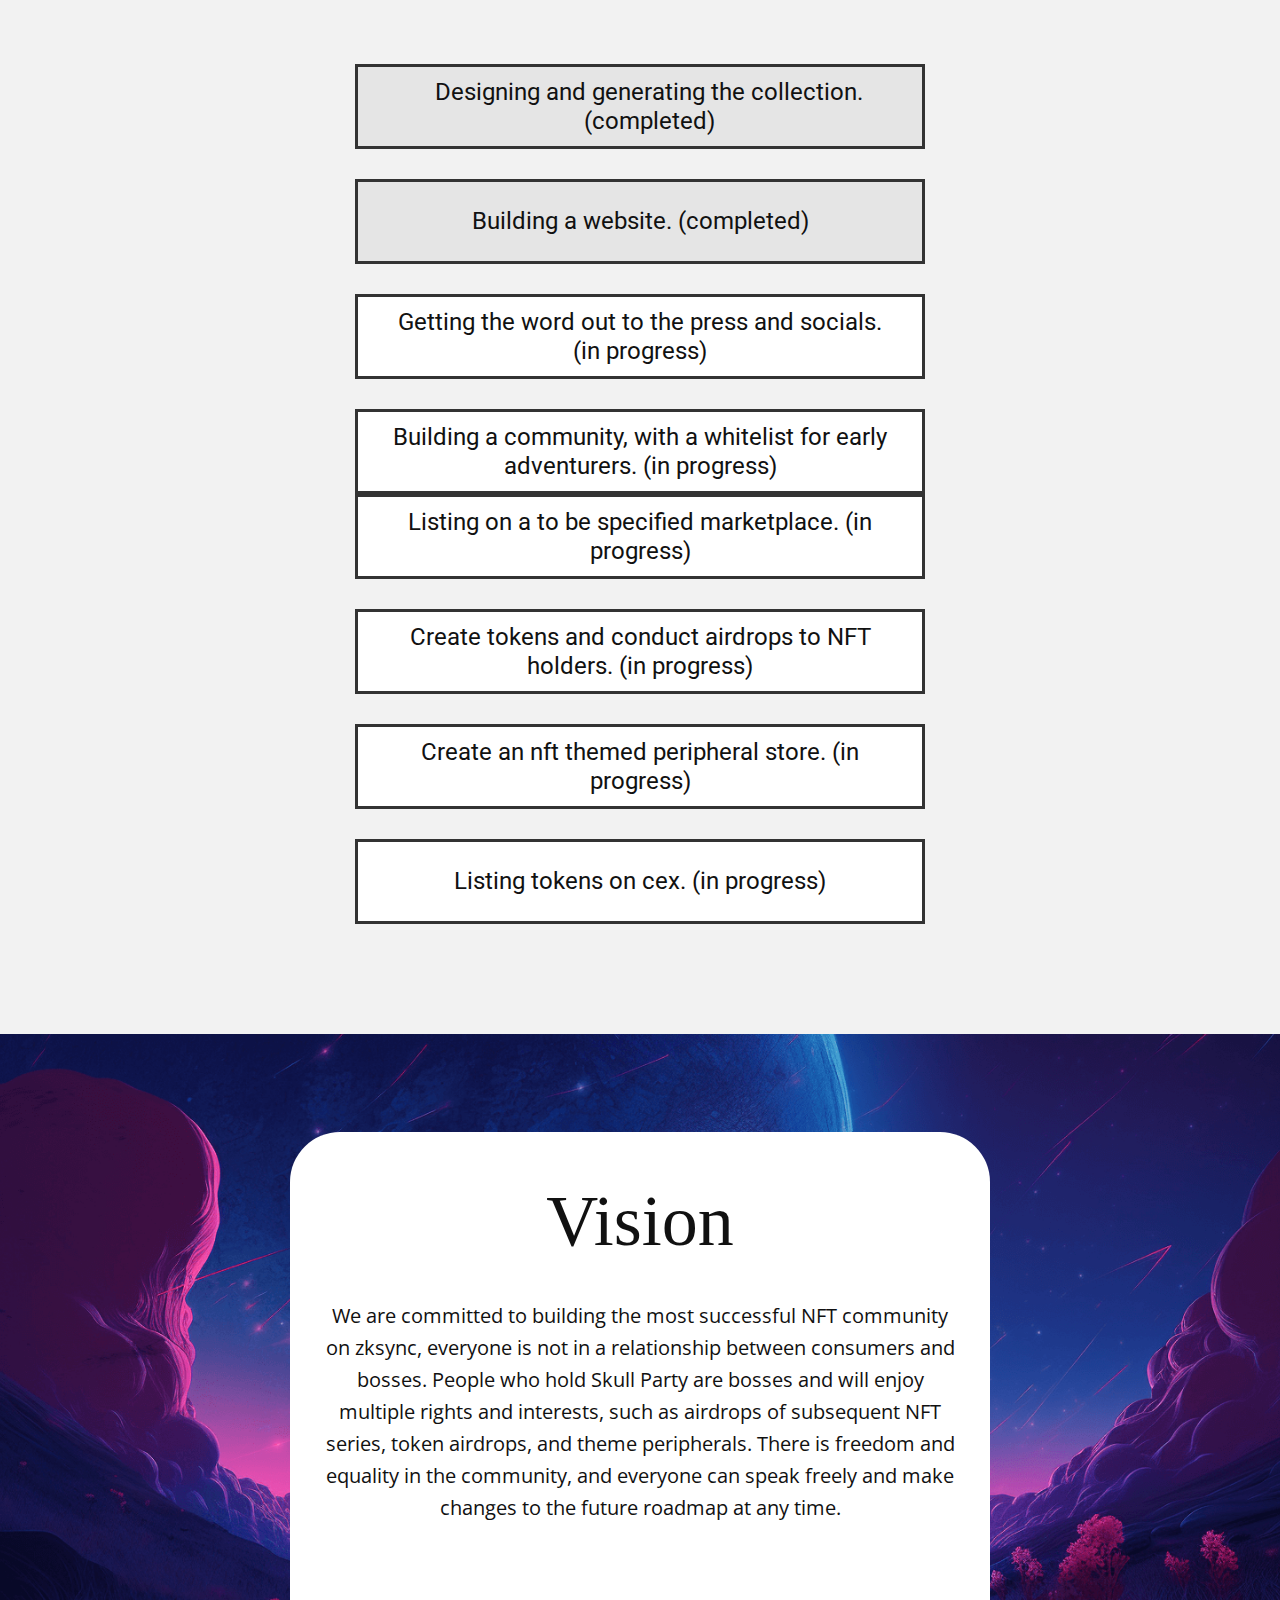
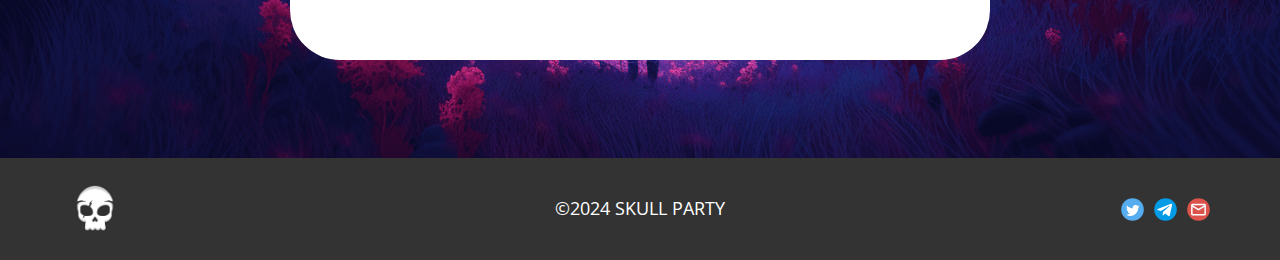
==== commit 6f62a0a9: "Update index.html" ====
--- a/index.html
+++ b/index.html
@@ -258,7 +258,7 @@
         <a href="https://nicepage.com" class="u-image u-logo u-image-1" data-image-width="418" data-image-height="418">
           <img src="images/1089535_108023-ONNTZQ-51__.png?rand=b051" class="u-logo-image u-logo-image-1">
         </a>
-        <p class="u-align-center-lg u-align-center-md u-align-center-xl u-text u-text-1"> ©2024 ICSKULL</p>
+        <p class="u-align-center-lg u-align-center-md u-align-center-xl u-text u-text-1"> ©2024 SKULL PARTY</p>
         <div class="u-align-left u-social-icons u-spacing-10 u-social-icons-1">
           <a class="u-social-url" title="twitter" target="_blank" href="https://twitter.com/skull_icp"><span class="u-icon u-social-icon u-social-twitter u-icon-1"><svg class="u-svg-link" preserveAspectRatio="xMidYMin slice" viewBox="0 0 112 112" style=""><use xmlns:xlink="http://www.w3.org/1999/xlink" xlink:href="#svg-18cc"></use></svg><svg class="u-svg-content" viewBox="0 0 112 112" x="0" y="0" id="svg-18cc"><circle fill="currentColor" class="st0" cx="56.1" cy="56.1" r="55"></circle><path fill="#FFFFFF" d="M83.8,47.3c0,0.6,0,1.2,0,1.7c0,17.7-13.5,38.2-38.2,38.2C38,87.2,31,85,25,81.2c1,0.1,2.1,0.2,3.2,0.2
       c6.3,0,12.1-2.1,16.7-5.7c-5.9-0.1-10.8-4-12.5-9.3c0.8,0.2,1.7,0.2,2.5,0.2c1.2,0,2.4-0.2,3.5-0.5c-6.1-1.2-10.8-6.7-10.8-13.1
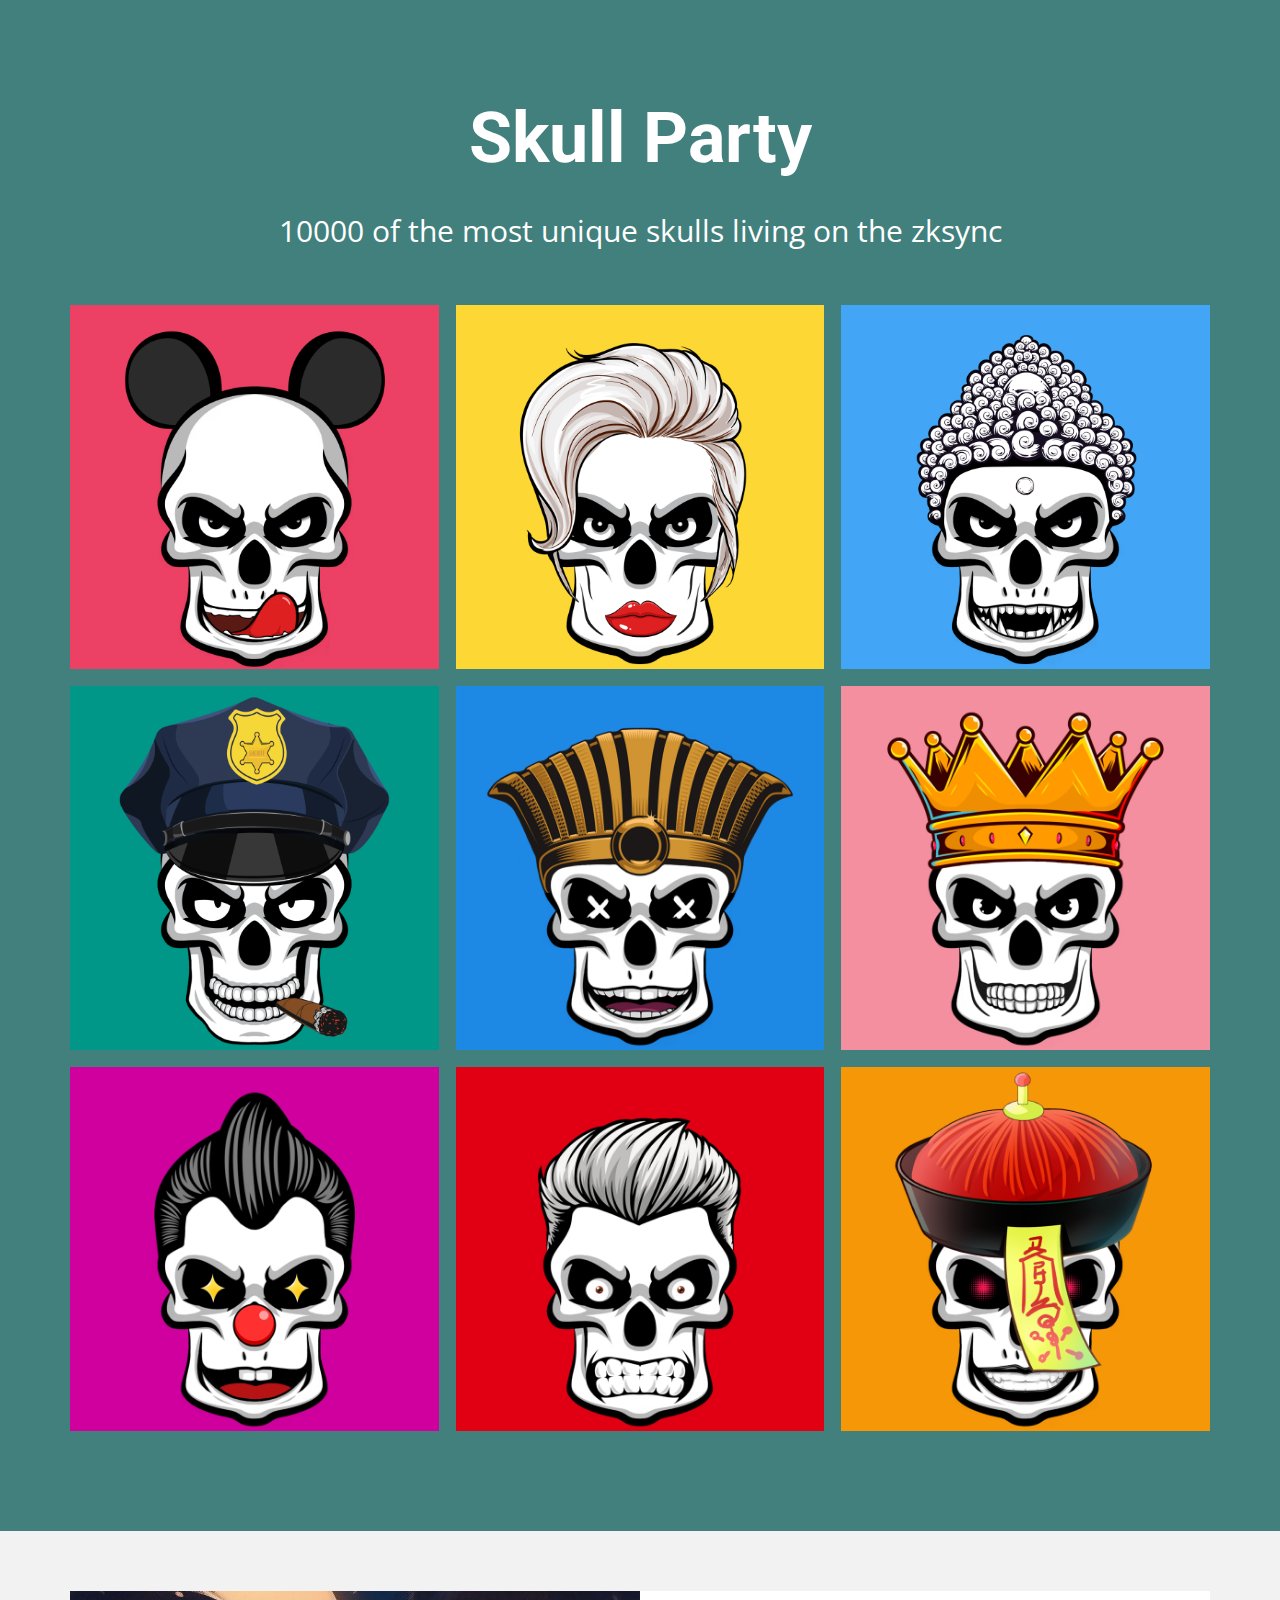
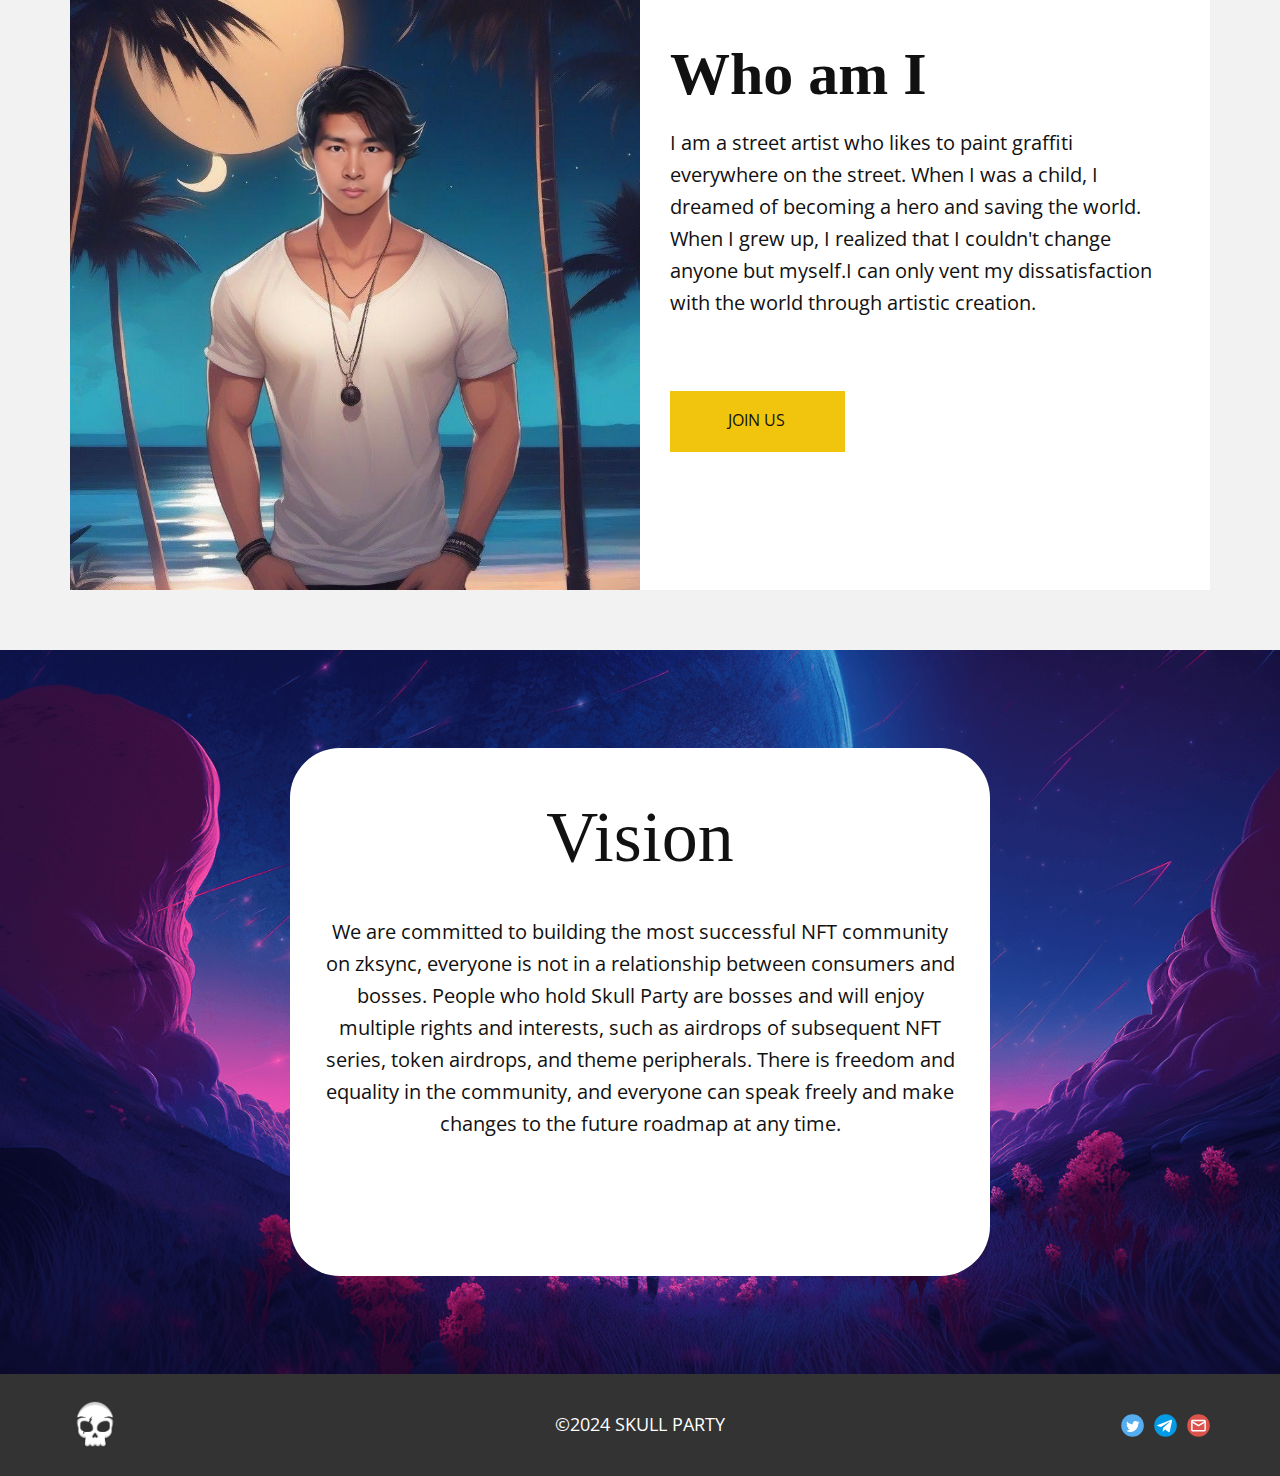
==== commit e388b961: "Update index.html" ====
--- a/index.html
+++ b/index.html
@@ -134,110 +134,7 @@
         </div>
       </div>
     </section>
-    <section class="u-clearfix u-palette-4-dark-2 u-section-3" id="carousel_9f9a">
-      <div class="u-clearfix u-sheet u-valign-middle-sm u-sheet-1">
-        <h1 class="u-text u-text-default u-text-1">Partner</h1>
-        <div class="data-layout-selected u-clearfix u-disable-padding u-expanded-width u-gutter-0 u-layout-custom-sm u-layout-custom-xs u-layout-wrap u-layout-wrap-1">
-          <div class="u-gutter-0 u-layout">
-            <div class="u-layout-row">
-              <div class="u-align-center u-container-style u-image u-image-contain u-layout-cell u-size-15 u-image-1" data-image-width="219" data-image-height="40">
-                <div class="u-container-layout u-valign-middle u-container-layout-1" src=""></div>
-              </div>
-              <div class="u-container-style u-image u-image-contain u-layout-cell u-size-15 u-image-2" data-image-width="1465" data-image-height="431">
-                <div class="u-container-layout u-valign-middle u-container-layout-2" src=""></div>
-              </div>
-              <div class="u-container-style u-image u-image-contain u-layout-cell u-size-15 u-image-3" data-image-width="150" data-image-height="50">
-                <div class="u-container-layout u-valign-middle u-container-layout-3" src=""></div>
-              </div>
-              <div class="u-container-style u-image u-image-contain u-layout-cell u-size-15 u-image-4" data-image-width="150" data-image-height="64">
-                <div class="u-container-layout u-valign-middle u-container-layout-4" src=""></div>
-              </div>
-            </div>
-          </div>
-        </div>
-        <div class="data-layout-selected u-clearfix u-disable-padding u-expanded-width u-gutter-0 u-layout-custom-sm u-layout-custom-xs u-layout-wrap u-layout-wrap-2">
-          <div class="u-gutter-0 u-layout">
-            <div class="u-layout-row">
-              <div class="u-align-center u-container-style u-image u-image-contain u-layout-cell u-size-15 u-image-5" data-image-width="150" data-image-height="38">
-                <div class="u-container-layout u-valign-middle u-container-layout-5" src=""></div>
-              </div>
-              <div class="u-container-style u-image u-image-contain u-layout-cell u-size-15 u-image-6" data-image-width="150" data-image-height="29">
-                <div class="u-container-layout u-valign-middle u-container-layout-6" src=""></div>
-              </div>
-              <div class="u-container-style u-image u-image-contain u-layout-cell u-size-15 u-image-7" data-image-width="150" data-image-height="48">
-                <div class="u-container-layout u-valign-middle u-container-layout-7" src=""></div>
-              </div>
-              <div class="u-container-style u-image u-image-contain u-layout-cell u-size-15 u-image-8" data-image-width="602" data-image-height="160">
-                <div class="u-container-layout u-valign-middle u-container-layout-8" src=""></div>
-              </div>
-            </div>
-          </div>
-        </div>
-        <div class="data-layout-selected u-clearfix u-disable-padding u-expanded-width u-gutter-0 u-layout-custom-sm u-layout-custom-xs u-layout-wrap u-layout-wrap-3">
-          <div class="u-gutter-0 u-layout">
-            <div class="u-layout-row">
-              <div class="u-align-center u-container-style u-image u-image-contain u-layout-cell u-size-15 u-image-9" data-image-width="122" data-image-height="41">
-                <div class="u-container-layout u-valign-middle u-container-layout-9" src=""></div>
-              </div>
-              <div class="u-container-style u-image u-image-contain u-layout-cell u-size-15 u-image-10" data-image-width="485" data-image-height="97">
-                <div class="u-container-layout u-valign-middle u-container-layout-10" src=""></div>
-              </div>
-              <div class="u-container-style u-image u-image-contain u-layout-cell u-size-15 u-image-11" data-image-width="250" data-image-height="42">
-                <div class="u-container-layout u-valign-middle u-container-layout-11" src=""></div>
-              </div>
-              <div class="u-container-style u-image u-image-contain u-layout-cell u-size-15 u-image-12" data-image-width="400" data-image-height="183">
-                <div class="u-container-layout u-valign-middle u-container-layout-12" src=""></div>
-              </div>
-            </div>
-          </div>
-        </div>
-      </div>
-    </section>
-    <section class="u-clearfix u-grey-5 u-section-4" id="sec-9865">
-      <div class="u-clearfix u-sheet u-sheet-1">
-        <h1 class="u-text u-text-default u-title u-text-1">ROADMAP</h1>
-        <div class="u-border-3 u-border-grey-80 u-container-style u-grey-10 u-group u-group-1">
-          <div class="u-container-layout u-valign-middle u-container-layout-1">
-            <h4 class="u-align-center u-text u-text-default u-text-2"> Designing and generating the collection. (completed)</h4>
-          </div>
-        </div>
-        <div class="u-border-3 u-border-grey-80 u-container-style u-grey-10 u-group u-group-2">
-          <div class="u-container-layout u-valign-middle u-container-layout-2">
-            <h4 class="u-align-center u-text u-text-default u-text-3"> Building a website. (completed)</h4>
-          </div>
-        </div>
-        <div class="u-border-3 u-border-grey-80 u-container-style u-group u-white u-group-3">
-          <div class="u-container-layout u-valign-middle u-container-layout-3">
-            <h4 class="u-align-center u-text u-text-default u-text-4"> Getting the word out to the press and socials. (in progress)</h4>
-          </div>
-        </div>
-        <div class="u-border-3 u-border-grey-80 u-container-style u-group u-white u-group-4">
-          <div class="u-container-layout u-valign-middle u-container-layout-4">
-            <h4 class="u-align-center u-text u-text-default u-text-5"> Building a community, with a whitelist for early adventurers. (in progress)</h4>
-          </div>
-        </div>
-        <div class="u-border-3 u-border-grey-80 u-container-style u-group u-white u-group-5">
-          <div class="u-container-layout u-valign-middle u-container-layout-5">
-            <h4 class="u-align-center u-text u-text-default u-text-6"> Listing on a to be specified marketplace. (in progress)</h4>
-          </div>
-        </div>
-        <div class="u-border-3 u-border-grey-80 u-container-style u-group u-white u-group-6">
-          <div class="u-container-layout u-valign-middle u-container-layout-6">
-            <h4 class="u-align-center u-text u-text-default u-text-7"> Create tokens and conduct airdrops to NFT holders. (in progress)</h4>
-          </div>
-        </div>
-        <div class="u-border-3 u-border-grey-80 u-container-style u-group u-white u-group-7">
-          <div class="u-container-layout u-valign-middle u-container-layout-7">
-            <h4 class="u-align-center u-text u-text-default u-text-8"> Create an nft themed peripheral store. (in progress)</h4>
-          </div>
-        </div>
-        <div class="u-border-3 u-border-grey-80 u-container-style u-group u-white u-group-8">
-          <div class="u-container-layout u-valign-middle u-container-layout-8">
-            <h4 class="u-align-center u-text u-text-default u-text-9"> Listing tokens on cex. (in progress)</h4>
-          </div>
-        </div>
-      </div>
-    </section>
+
     <section class="u-clearfix u-image u-section-5" id="carousel_cfd8" data-image-width="1456" data-image-height="816">
       <div class="u-clearfix u-sheet u-valign-middle u-sheet-1">
         <div class="u-align-center u-container-style u-group u-radius-50 u-shape-round u-white u-group-1">
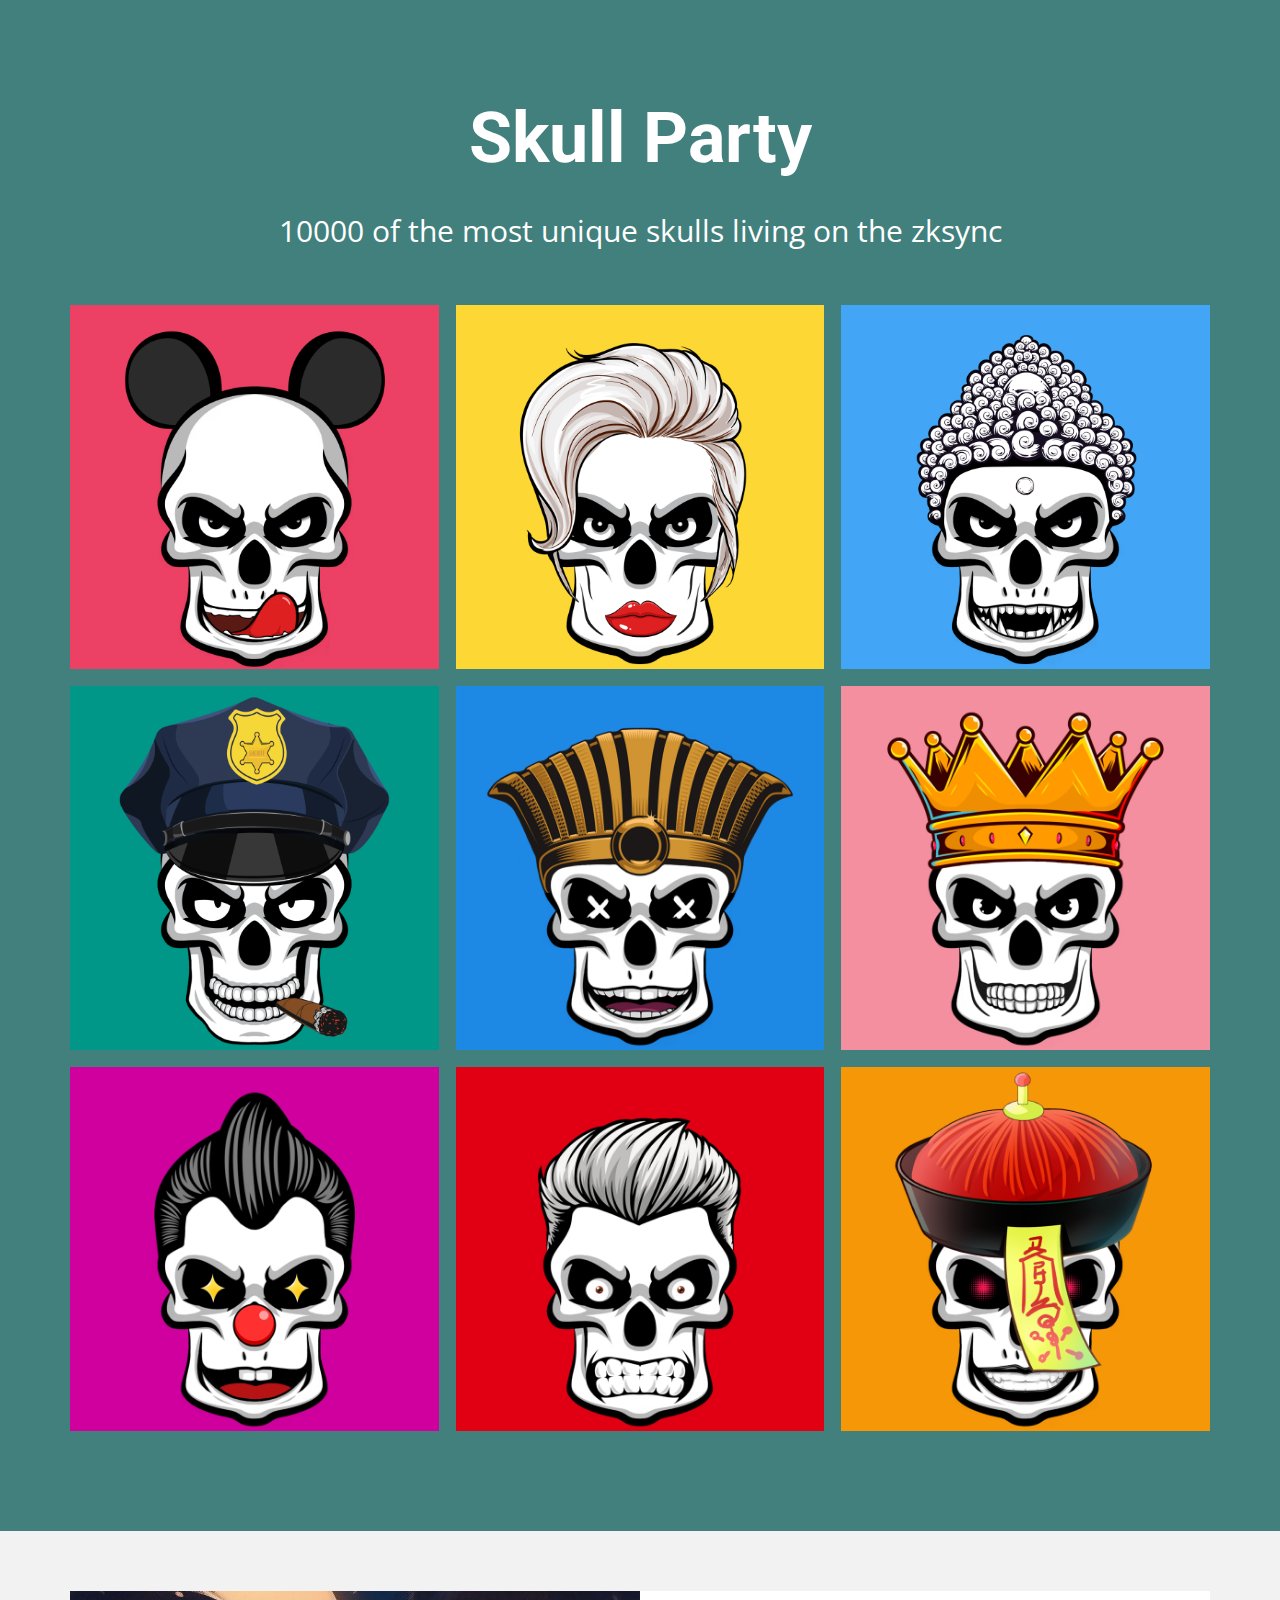
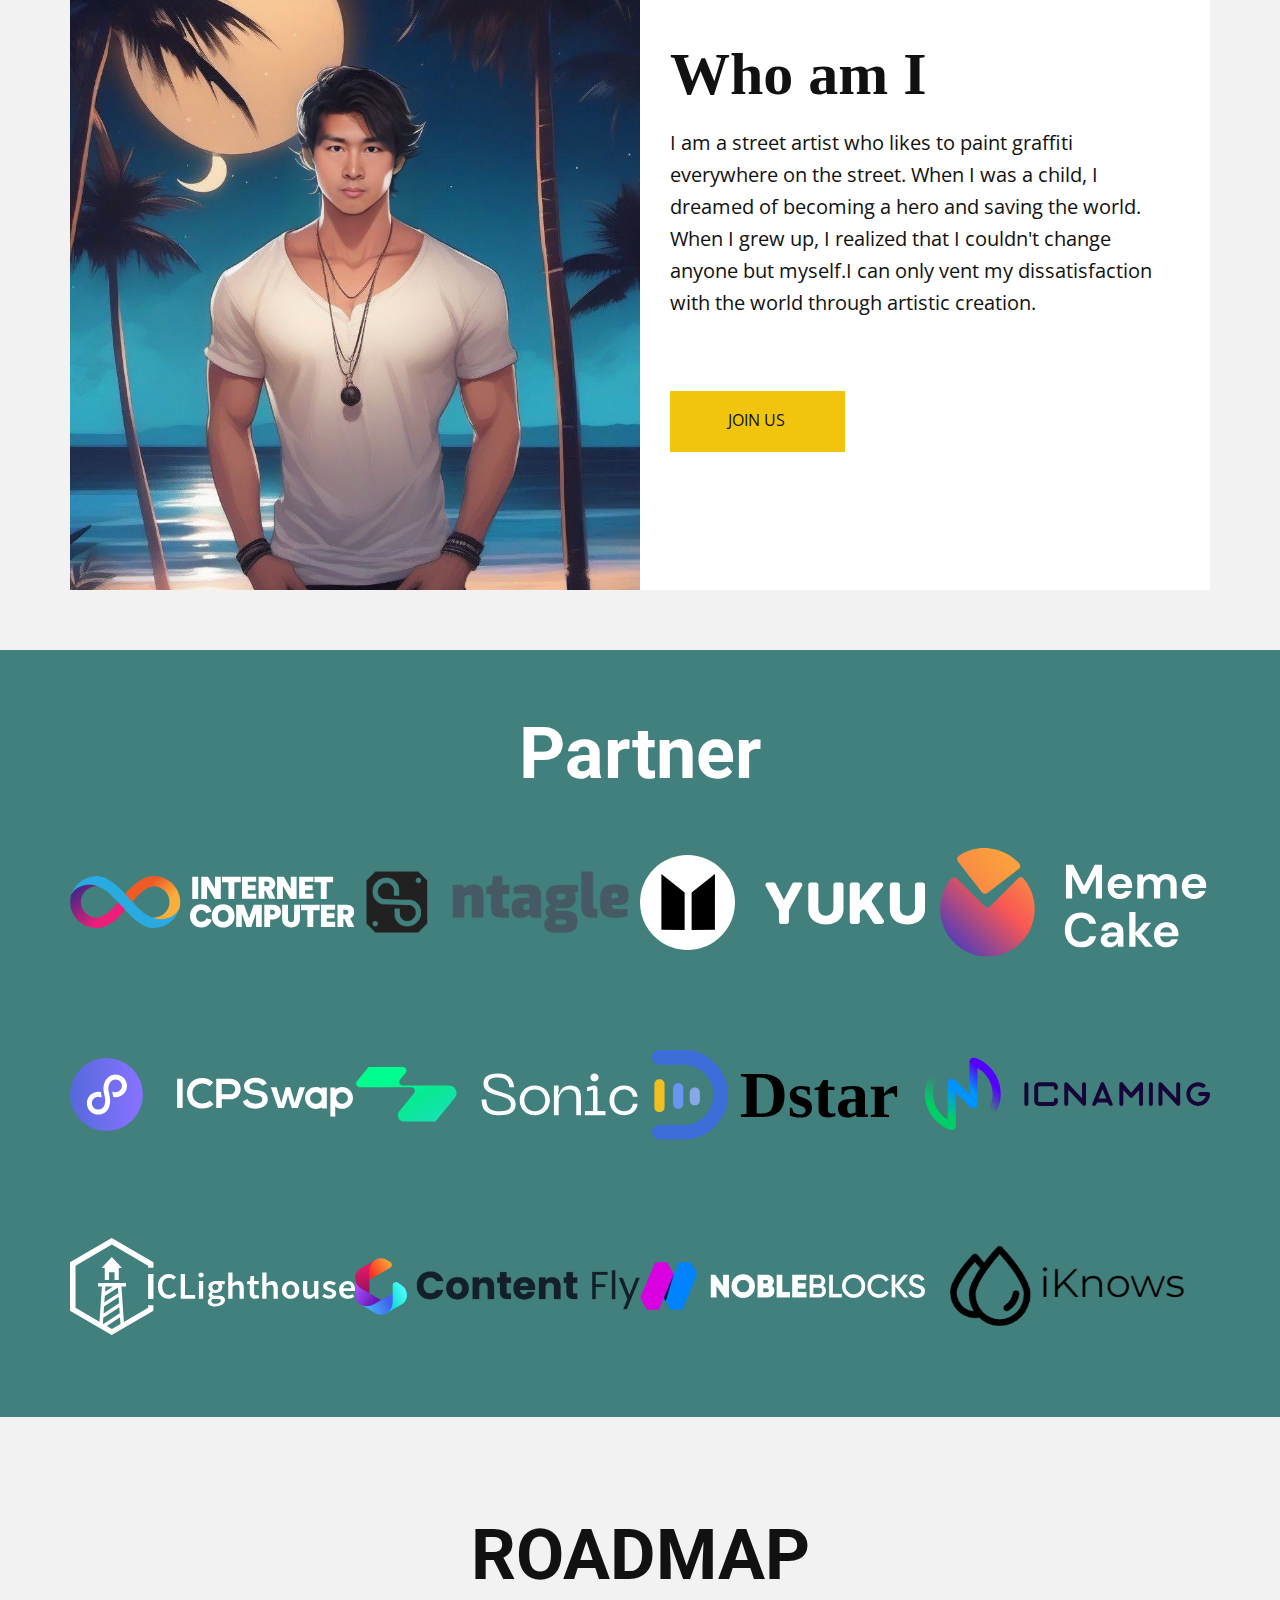
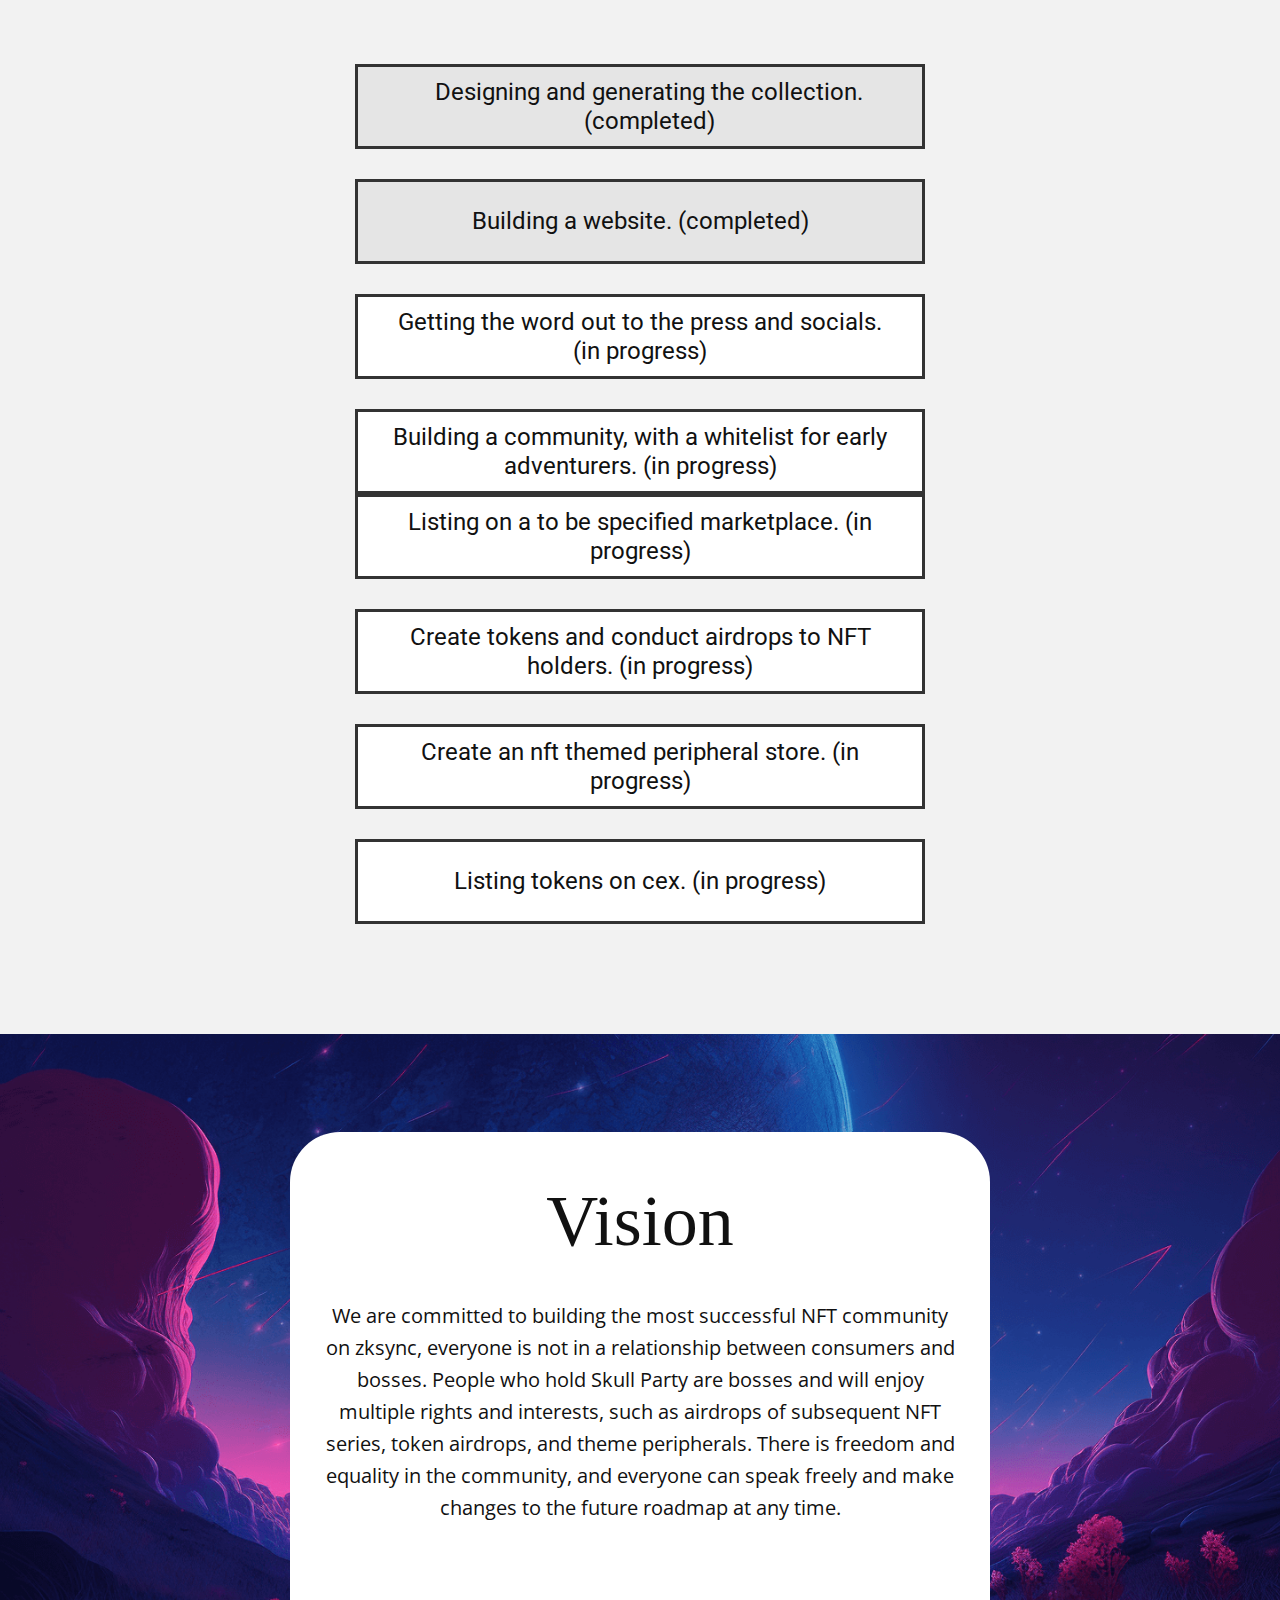
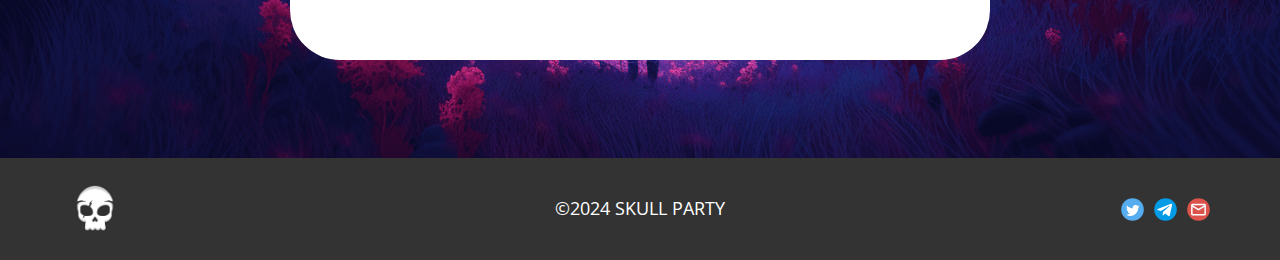
==== commit 1acbdc8a: "Update index.html" ====
--- a/index.html
+++ b/index.html
@@ -134,7 +134,110 @@
         </div>
       </div>
     </section>
-
+    <section class="u-clearfix u-palette-4-dark-2 u-section-3" id="carousel_9f9a">
+      <div class="u-clearfix u-sheet u-valign-middle-sm u-sheet-1">
+        <h1 class="u-text u-text-default u-text-1">Partner</h1>
+        <div class="data-layout-selected u-clearfix u-disable-padding u-expanded-width u-gutter-0 u-layout-custom-sm u-layout-custom-xs u-layout-wrap u-layout-wrap-1">
+          <div class="u-gutter-0 u-layout">
+            <div class="u-layout-row">
+              <div class="u-align-center u-container-style u-image u-image-contain u-layout-cell u-size-15 u-image-1" data-image-width="219" data-image-height="40">
+                <div class="u-container-layout u-valign-middle u-container-layout-1" src=""></div>
+              </div>
+              <div class="u-container-style u-image u-image-contain u-layout-cell u-size-15 u-image-2" data-image-width="1465" data-image-height="431">
+                <div class="u-container-layout u-valign-middle u-container-layout-2" src=""></div>
+              </div>
+              <div class="u-container-style u-image u-image-contain u-layout-cell u-size-15 u-image-3" data-image-width="150" data-image-height="50">
+                <div class="u-container-layout u-valign-middle u-container-layout-3" src=""></div>
+              </div>
+              <div class="u-container-style u-image u-image-contain u-layout-cell u-size-15 u-image-4" data-image-width="150" data-image-height="64">
+                <div class="u-container-layout u-valign-middle u-container-layout-4" src=""></div>
+              </div>
+            </div>
+          </div>
+        </div>
+        <div class="data-layout-selected u-clearfix u-disable-padding u-expanded-width u-gutter-0 u-layout-custom-sm u-layout-custom-xs u-layout-wrap u-layout-wrap-2">
+          <div class="u-gutter-0 u-layout">
+            <div class="u-layout-row">
+              <div class="u-align-center u-container-style u-image u-image-contain u-layout-cell u-size-15 u-image-5" data-image-width="150" data-image-height="38">
+                <div class="u-container-layout u-valign-middle u-container-layout-5" src=""></div>
+              </div>
+              <div class="u-container-style u-image u-image-contain u-layout-cell u-size-15 u-image-6" data-image-width="150" data-image-height="29">
+                <div class="u-container-layout u-valign-middle u-container-layout-6" src=""></div>
+              </div>
+              <div class="u-container-style u-image u-image-contain u-layout-cell u-size-15 u-image-7" data-image-width="150" data-image-height="48">
+                <div class="u-container-layout u-valign-middle u-container-layout-7" src=""></div>
+              </div>
+              <div class="u-container-style u-image u-image-contain u-layout-cell u-size-15 u-image-8" data-image-width="602" data-image-height="160">
+                <div class="u-container-layout u-valign-middle u-container-layout-8" src=""></div>
+              </div>
+            </div>
+          </div>
+        </div>
+        <div class="data-layout-selected u-clearfix u-disable-padding u-expanded-width u-gutter-0 u-layout-custom-sm u-layout-custom-xs u-layout-wrap u-layout-wrap-3">
+          <div class="u-gutter-0 u-layout">
+            <div class="u-layout-row">
+              <div class="u-align-center u-container-style u-image u-image-contain u-layout-cell u-size-15 u-image-9" data-image-width="122" data-image-height="41">
+                <div class="u-container-layout u-valign-middle u-container-layout-9" src=""></div>
+              </div>
+              <div class="u-container-style u-image u-image-contain u-layout-cell u-size-15 u-image-10" data-image-width="485" data-image-height="97">
+                <div class="u-container-layout u-valign-middle u-container-layout-10" src=""></div>
+              </div>
+              <div class="u-container-style u-image u-image-contain u-layout-cell u-size-15 u-image-11" data-image-width="250" data-image-height="42">
+                <div class="u-container-layout u-valign-middle u-container-layout-11" src=""></div>
+              </div>
+              <div class="u-container-style u-image u-image-contain u-layout-cell u-size-15 u-image-12" data-image-width="400" data-image-height="183">
+                <div class="u-container-layout u-valign-middle u-container-layout-12" src=""></div>
+              </div>
+            </div>
+          </div>
+        </div>
+      </div>
+    </section>
+    <section class="u-clearfix u-grey-5 u-section-4" id="sec-9865">
+      <div class="u-clearfix u-sheet u-sheet-1">
+        <h1 class="u-text u-text-default u-title u-text-1">ROADMAP</h1>
+        <div class="u-border-3 u-border-grey-80 u-container-style u-grey-10 u-group u-group-1">
+          <div class="u-container-layout u-valign-middle u-container-layout-1">
+            <h4 class="u-align-center u-text u-text-default u-text-2"> Designing and generating the collection. (completed)</h4>
+          </div>
+        </div>
+        <div class="u-border-3 u-border-grey-80 u-container-style u-grey-10 u-group u-group-2">
+          <div class="u-container-layout u-valign-middle u-container-layout-2">
+            <h4 class="u-align-center u-text u-text-default u-text-3"> Building a website. (completed)</h4>
+          </div>
+        </div>
+        <div class="u-border-3 u-border-grey-80 u-container-style u-group u-white u-group-3">
+          <div class="u-container-layout u-valign-middle u-container-layout-3">
+            <h4 class="u-align-center u-text u-text-default u-text-4"> Getting the word out to the press and socials. (in progress)</h4>
+          </div>
+        </div>
+        <div class="u-border-3 u-border-grey-80 u-container-style u-group u-white u-group-4">
+          <div class="u-container-layout u-valign-middle u-container-layout-4">
+            <h4 class="u-align-center u-text u-text-default u-text-5"> Building a community, with a whitelist for early adventurers. (in progress)</h4>
+          </div>
+        </div>
+        <div class="u-border-3 u-border-grey-80 u-container-style u-group u-white u-group-5">
+          <div class="u-container-layout u-valign-middle u-container-layout-5">
+            <h4 class="u-align-center u-text u-text-default u-text-6"> Listing on a to be specified marketplace. (in progress)</h4>
+          </div>
+        </div>
+        <div class="u-border-3 u-border-grey-80 u-container-style u-group u-white u-group-6">
+          <div class="u-container-layout u-valign-middle u-container-layout-6">
+            <h4 class="u-align-center u-text u-text-default u-text-7"> Create tokens and conduct airdrops to NFT holders. (in progress)</h4>
+          </div>
+        </div>
+        <div class="u-border-3 u-border-grey-80 u-container-style u-group u-white u-group-7">
+          <div class="u-container-layout u-valign-middle u-container-layout-7">
+            <h4 class="u-align-center u-text u-text-default u-text-8"> Create an nft themed peripheral store. (in progress)</h4>
+          </div>
+        </div>
+        <div class="u-border-3 u-border-grey-80 u-container-style u-group u-white u-group-8">
+          <div class="u-container-layout u-valign-middle u-container-layout-8">
+            <h4 class="u-align-center u-text u-text-default u-text-9"> Listing tokens on cex. (in progress)</h4>
+          </div>
+        </div>
+      </div>
+    </section>
     <section class="u-clearfix u-image u-section-5" id="carousel_cfd8" data-image-width="1456" data-image-height="816">
       <div class="u-clearfix u-sheet u-valign-middle u-sheet-1">
         <div class="u-align-center u-container-style u-group u-radius-50 u-shape-round u-white u-group-1">
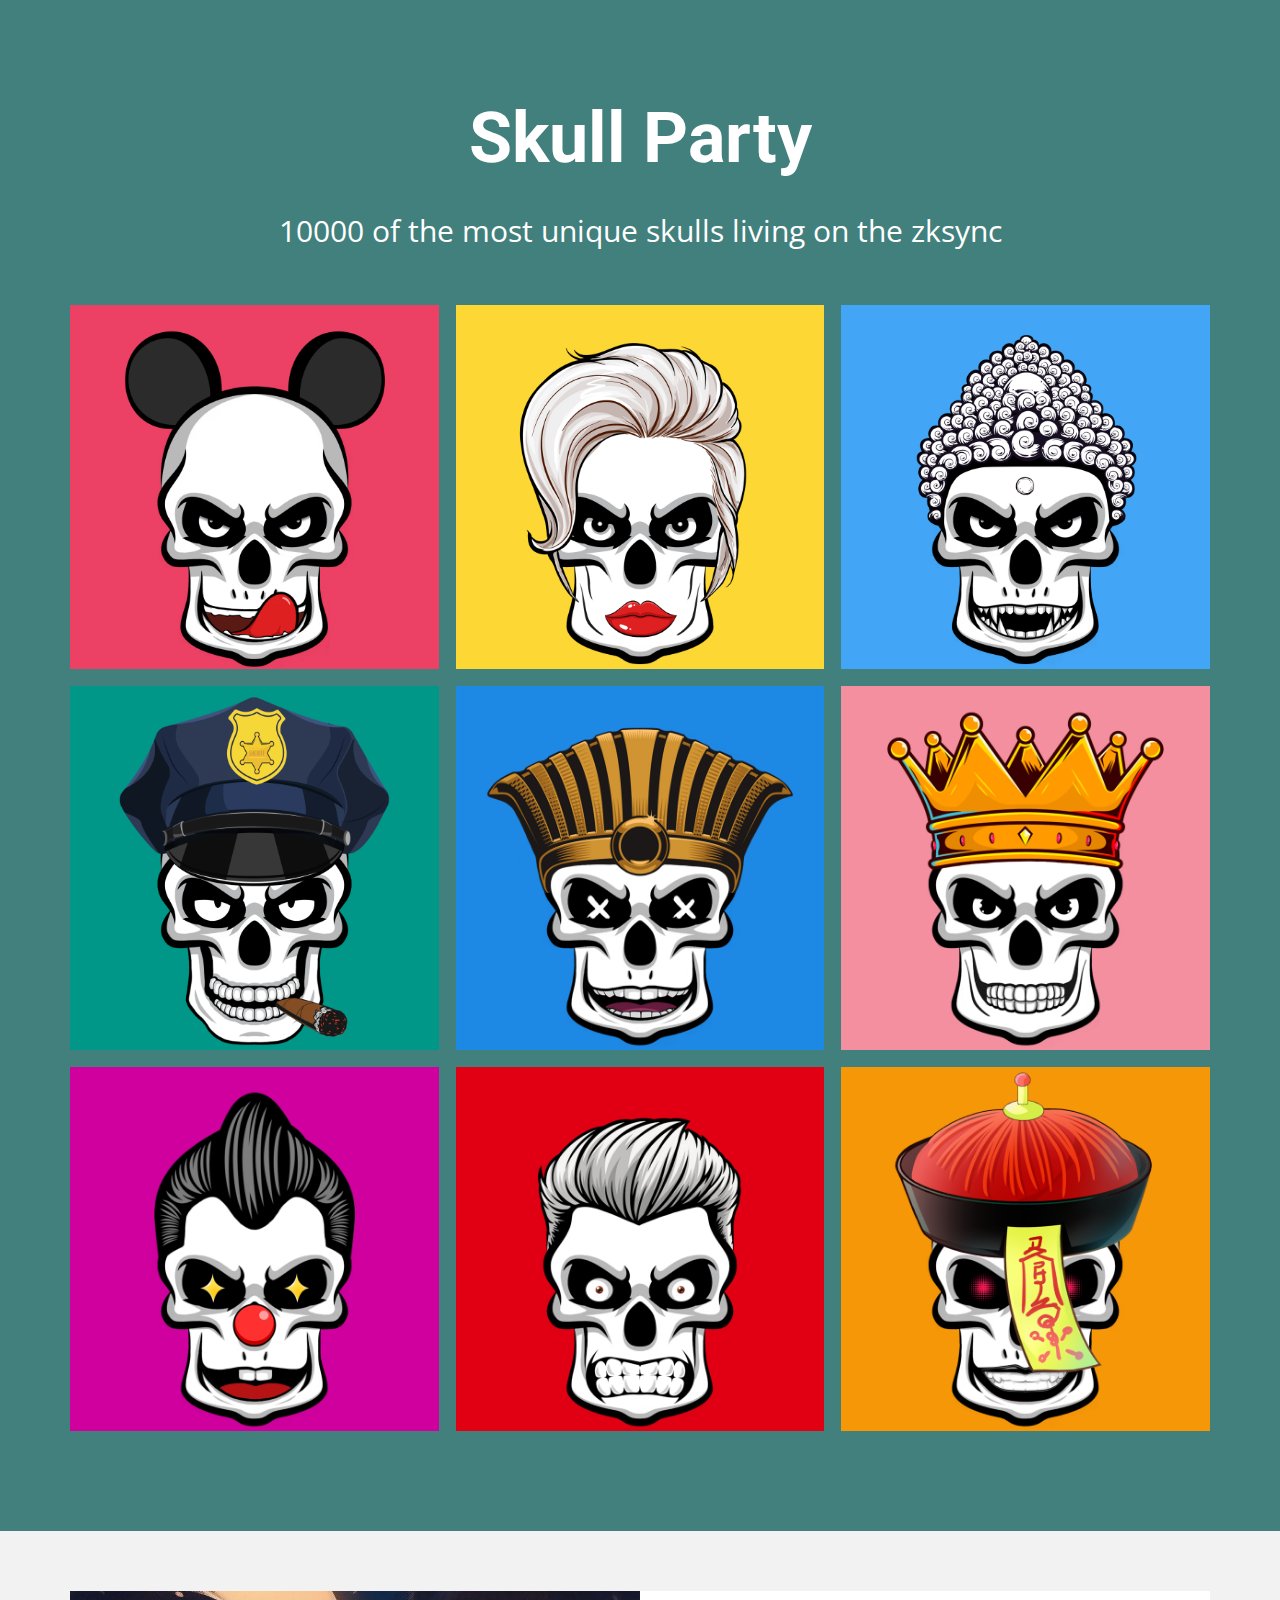
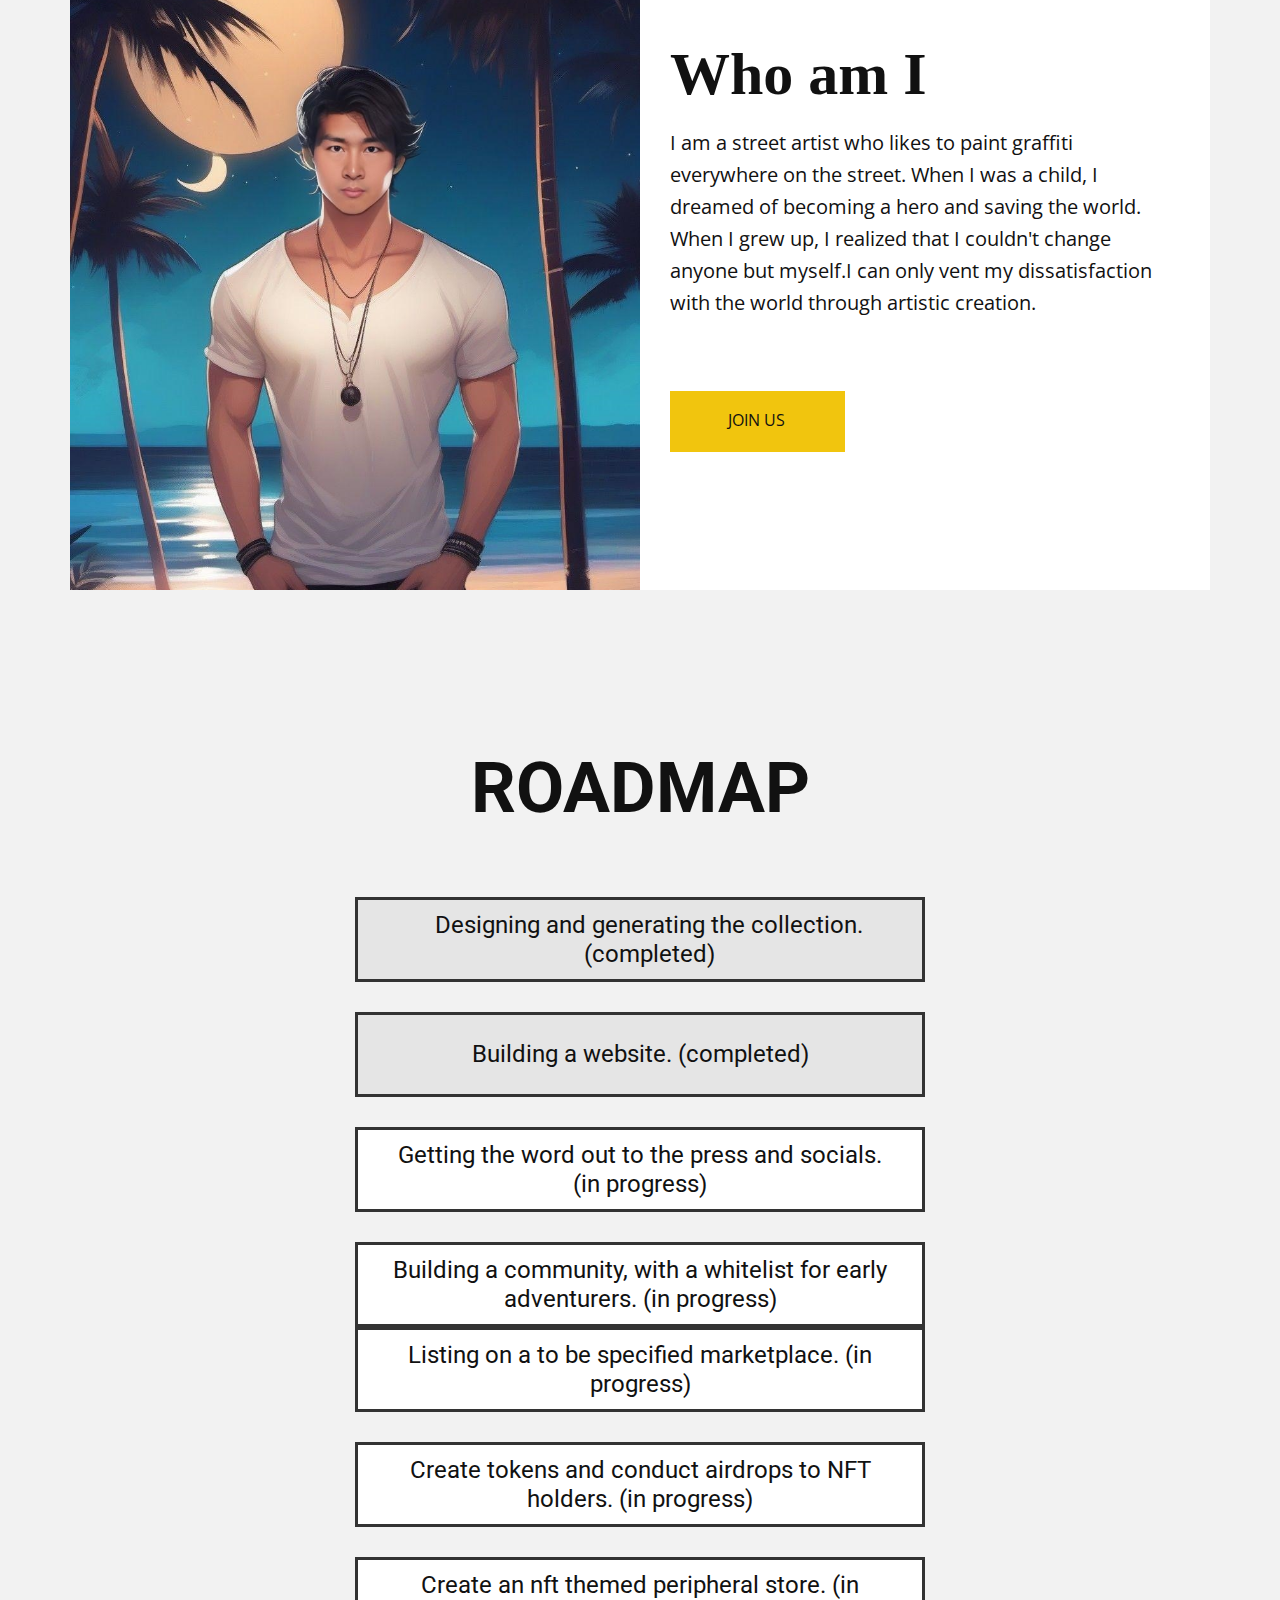
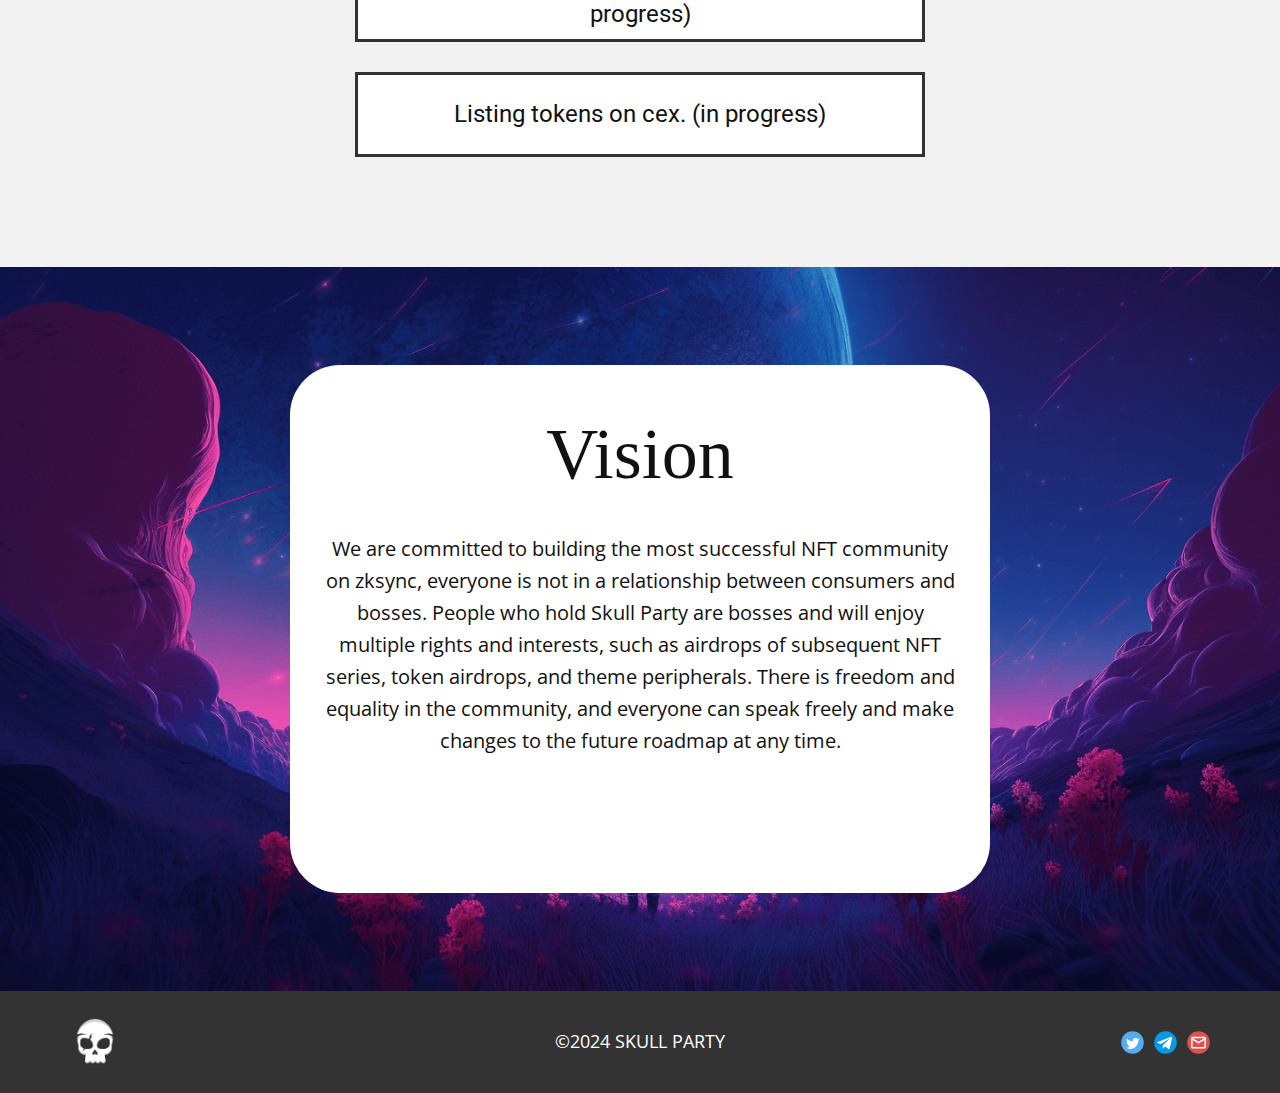
==== commit b4afa970: "Update index.html" ====
--- a/index.html
+++ b/index.html
@@ -134,65 +134,6 @@
         </div>
       </div>
     </section>
-    <section class="u-clearfix u-palette-4-dark-2 u-section-3" id="carousel_9f9a">
-      <div class="u-clearfix u-sheet u-valign-middle-sm u-sheet-1">
-        <h1 class="u-text u-text-default u-text-1">Partner</h1>
-        <div class="data-layout-selected u-clearfix u-disable-padding u-expanded-width u-gutter-0 u-layout-custom-sm u-layout-custom-xs u-layout-wrap u-layout-wrap-1">
-          <div class="u-gutter-0 u-layout">
-            <div class="u-layout-row">
-              <div class="u-align-center u-container-style u-image u-image-contain u-layout-cell u-size-15 u-image-1" data-image-width="219" data-image-height="40">
-                <div class="u-container-layout u-valign-middle u-container-layout-1" src=""></div>
-              </div>
-              <div class="u-container-style u-image u-image-contain u-layout-cell u-size-15 u-image-2" data-image-width="1465" data-image-height="431">
-                <div class="u-container-layout u-valign-middle u-container-layout-2" src=""></div>
-              </div>
-              <div class="u-container-style u-image u-image-contain u-layout-cell u-size-15 u-image-3" data-image-width="150" data-image-height="50">
-                <div class="u-container-layout u-valign-middle u-container-layout-3" src=""></div>
-              </div>
-              <div class="u-container-style u-image u-image-contain u-layout-cell u-size-15 u-image-4" data-image-width="150" data-image-height="64">
-                <div class="u-container-layout u-valign-middle u-container-layout-4" src=""></div>
-              </div>
-            </div>
-          </div>
-        </div>
-        <div class="data-layout-selected u-clearfix u-disable-padding u-expanded-width u-gutter-0 u-layout-custom-sm u-layout-custom-xs u-layout-wrap u-layout-wrap-2">
-          <div class="u-gutter-0 u-layout">
-            <div class="u-layout-row">
-              <div class="u-align-center u-container-style u-image u-image-contain u-layout-cell u-size-15 u-image-5" data-image-width="150" data-image-height="38">
-                <div class="u-container-layout u-valign-middle u-container-layout-5" src=""></div>
-              </div>
-              <div class="u-container-style u-image u-image-contain u-layout-cell u-size-15 u-image-6" data-image-width="150" data-image-height="29">
-                <div class="u-container-layout u-valign-middle u-container-layout-6" src=""></div>
-              </div>
-              <div class="u-container-style u-image u-image-contain u-layout-cell u-size-15 u-image-7" data-image-width="150" data-image-height="48">
-                <div class="u-container-layout u-valign-middle u-container-layout-7" src=""></div>
-              </div>
-              <div class="u-container-style u-image u-image-contain u-layout-cell u-size-15 u-image-8" data-image-width="602" data-image-height="160">
-                <div class="u-container-layout u-valign-middle u-container-layout-8" src=""></div>
-              </div>
-            </div>
-          </div>
-        </div>
-        <div class="data-layout-selected u-clearfix u-disable-padding u-expanded-width u-gutter-0 u-layout-custom-sm u-layout-custom-xs u-layout-wrap u-layout-wrap-3">
-          <div class="u-gutter-0 u-layout">
-            <div class="u-layout-row">
-              <div class="u-align-center u-container-style u-image u-image-contain u-layout-cell u-size-15 u-image-9" data-image-width="122" data-image-height="41">
-                <div class="u-container-layout u-valign-middle u-container-layout-9" src=""></div>
-              </div>
-              <div class="u-container-style u-image u-image-contain u-layout-cell u-size-15 u-image-10" data-image-width="485" data-image-height="97">
-                <div class="u-container-layout u-valign-middle u-container-layout-10" src=""></div>
-              </div>
-              <div class="u-container-style u-image u-image-contain u-layout-cell u-size-15 u-image-11" data-image-width="250" data-image-height="42">
-                <div class="u-container-layout u-valign-middle u-container-layout-11" src=""></div>
-              </div>
-              <div class="u-container-style u-image u-image-contain u-layout-cell u-size-15 u-image-12" data-image-width="400" data-image-height="183">
-                <div class="u-container-layout u-valign-middle u-container-layout-12" src=""></div>
-              </div>
-            </div>
-          </div>
-        </div>
-      </div>
-    </section>
     <section class="u-clearfix u-grey-5 u-section-4" id="sec-9865">
       <div class="u-clearfix u-sheet u-sheet-1">
         <h1 class="u-text u-text-default u-title u-text-1">ROADMAP</h1>
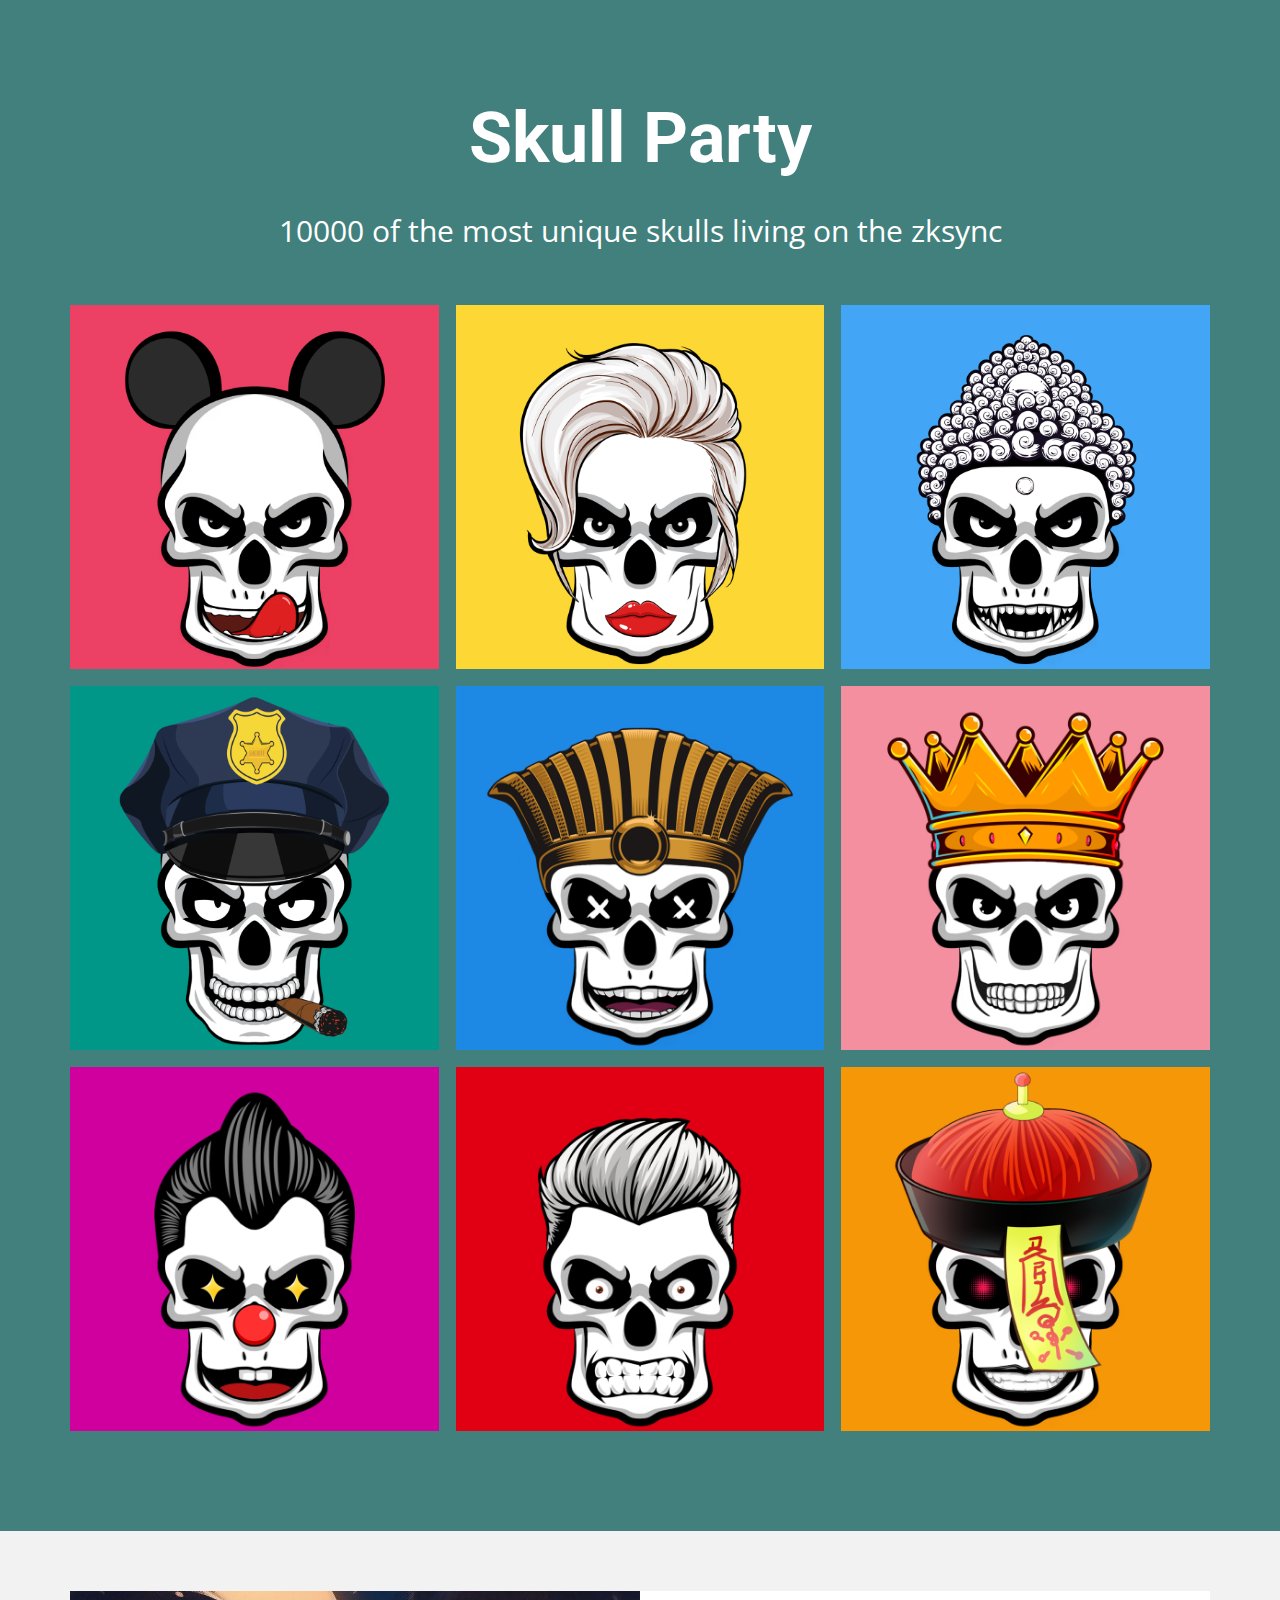
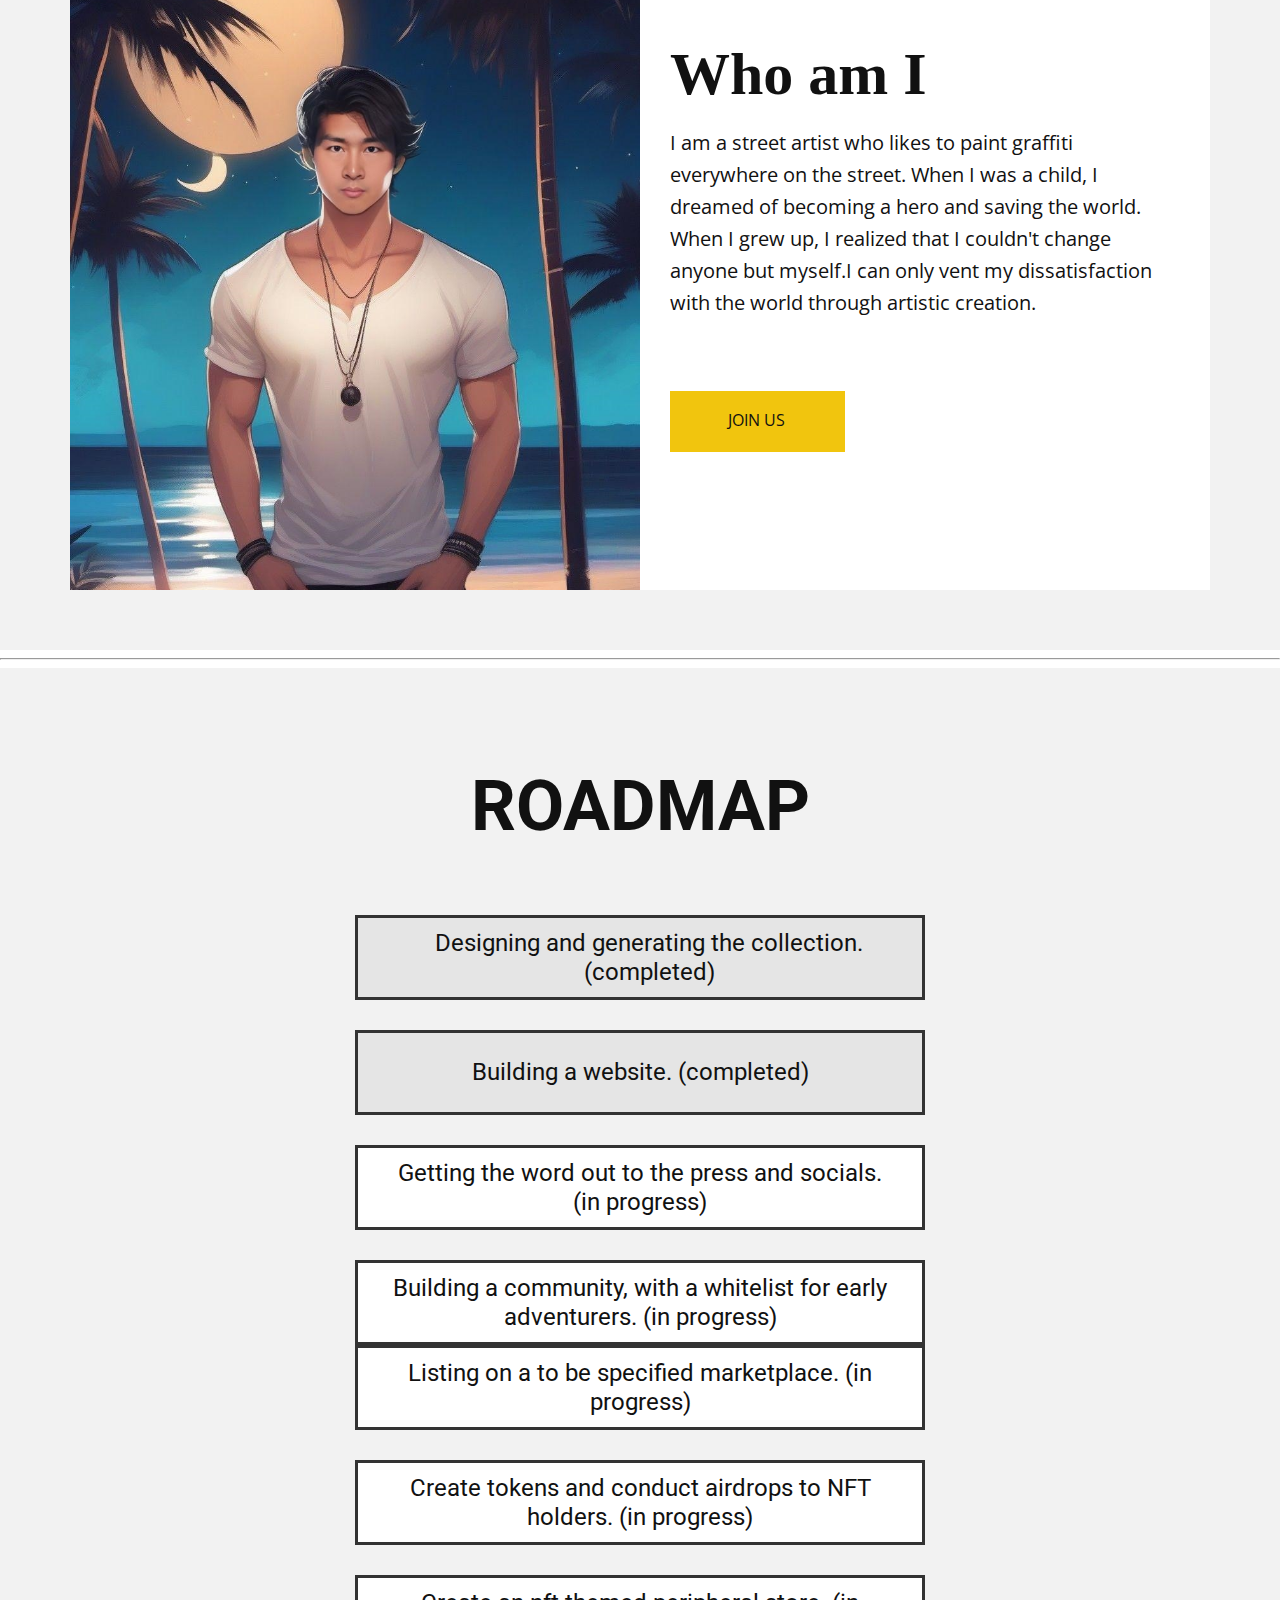
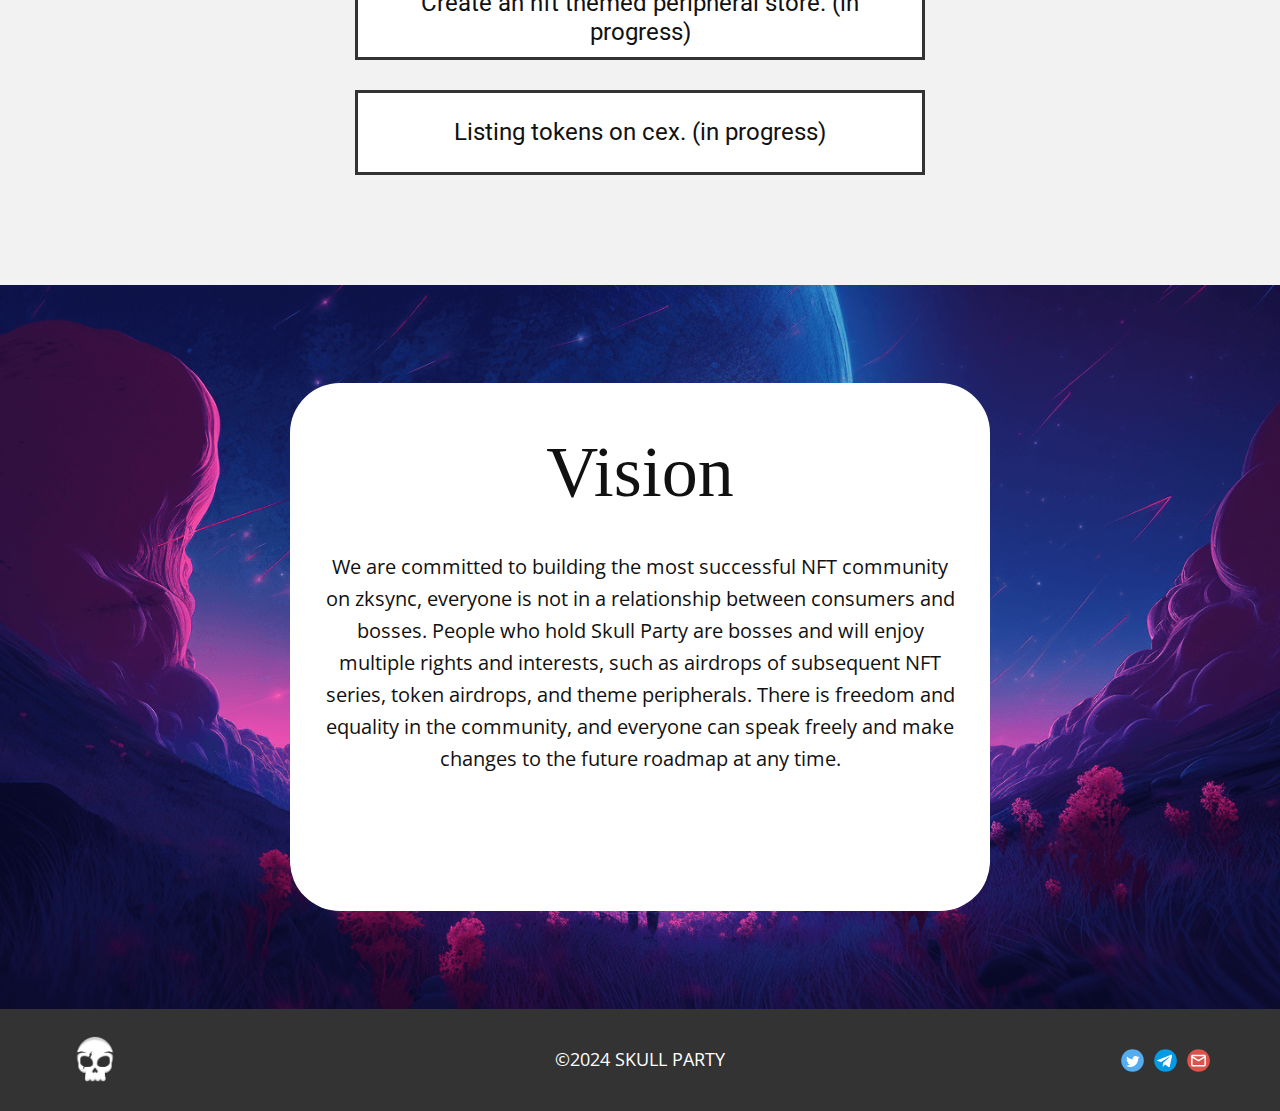
==== commit 54ac8f18: "Update index.html" ====
--- a/index.html
+++ b/index.html
@@ -134,6 +134,7 @@
         </div>
       </div>
     </section>
+	  <hr>
     <section class="u-clearfix u-grey-5 u-section-4" id="sec-9865">
       <div class="u-clearfix u-sheet u-sheet-1">
         <h1 class="u-text u-text-default u-title u-text-1">ROADMAP</h1>
